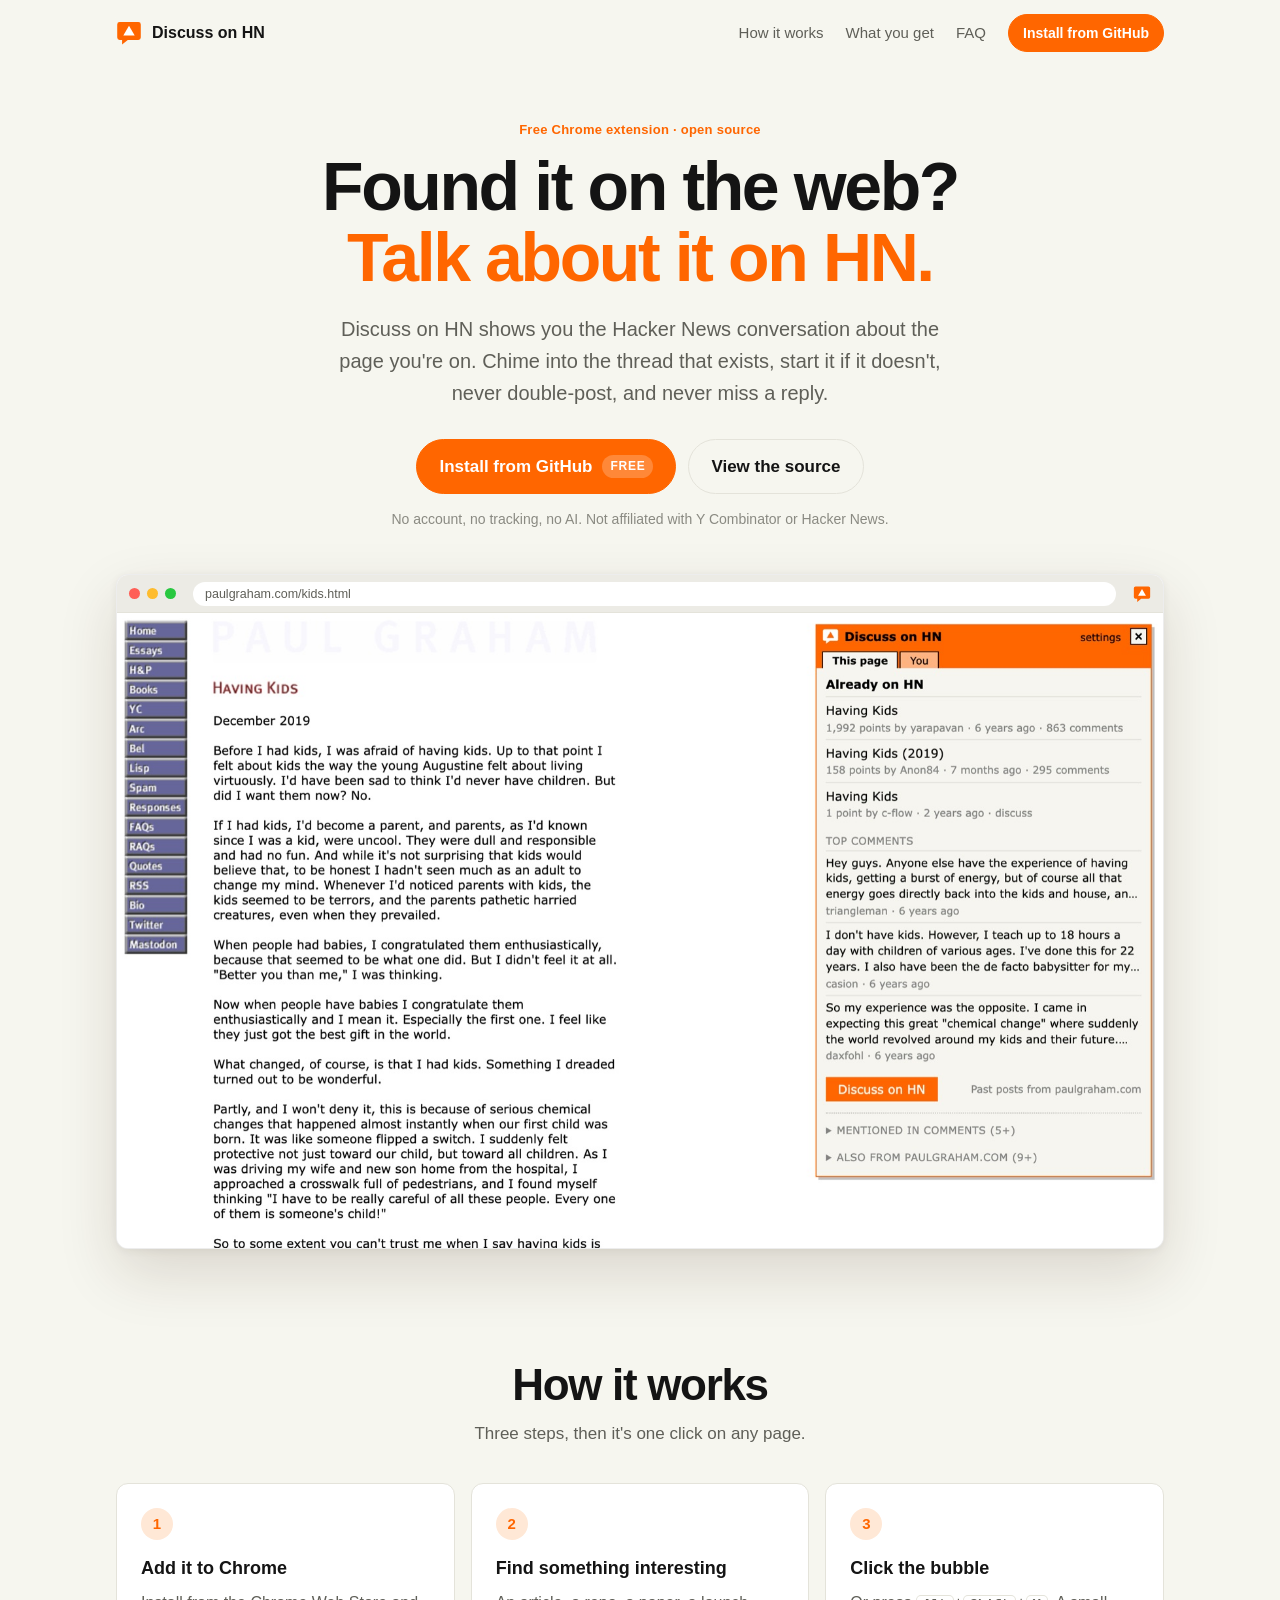
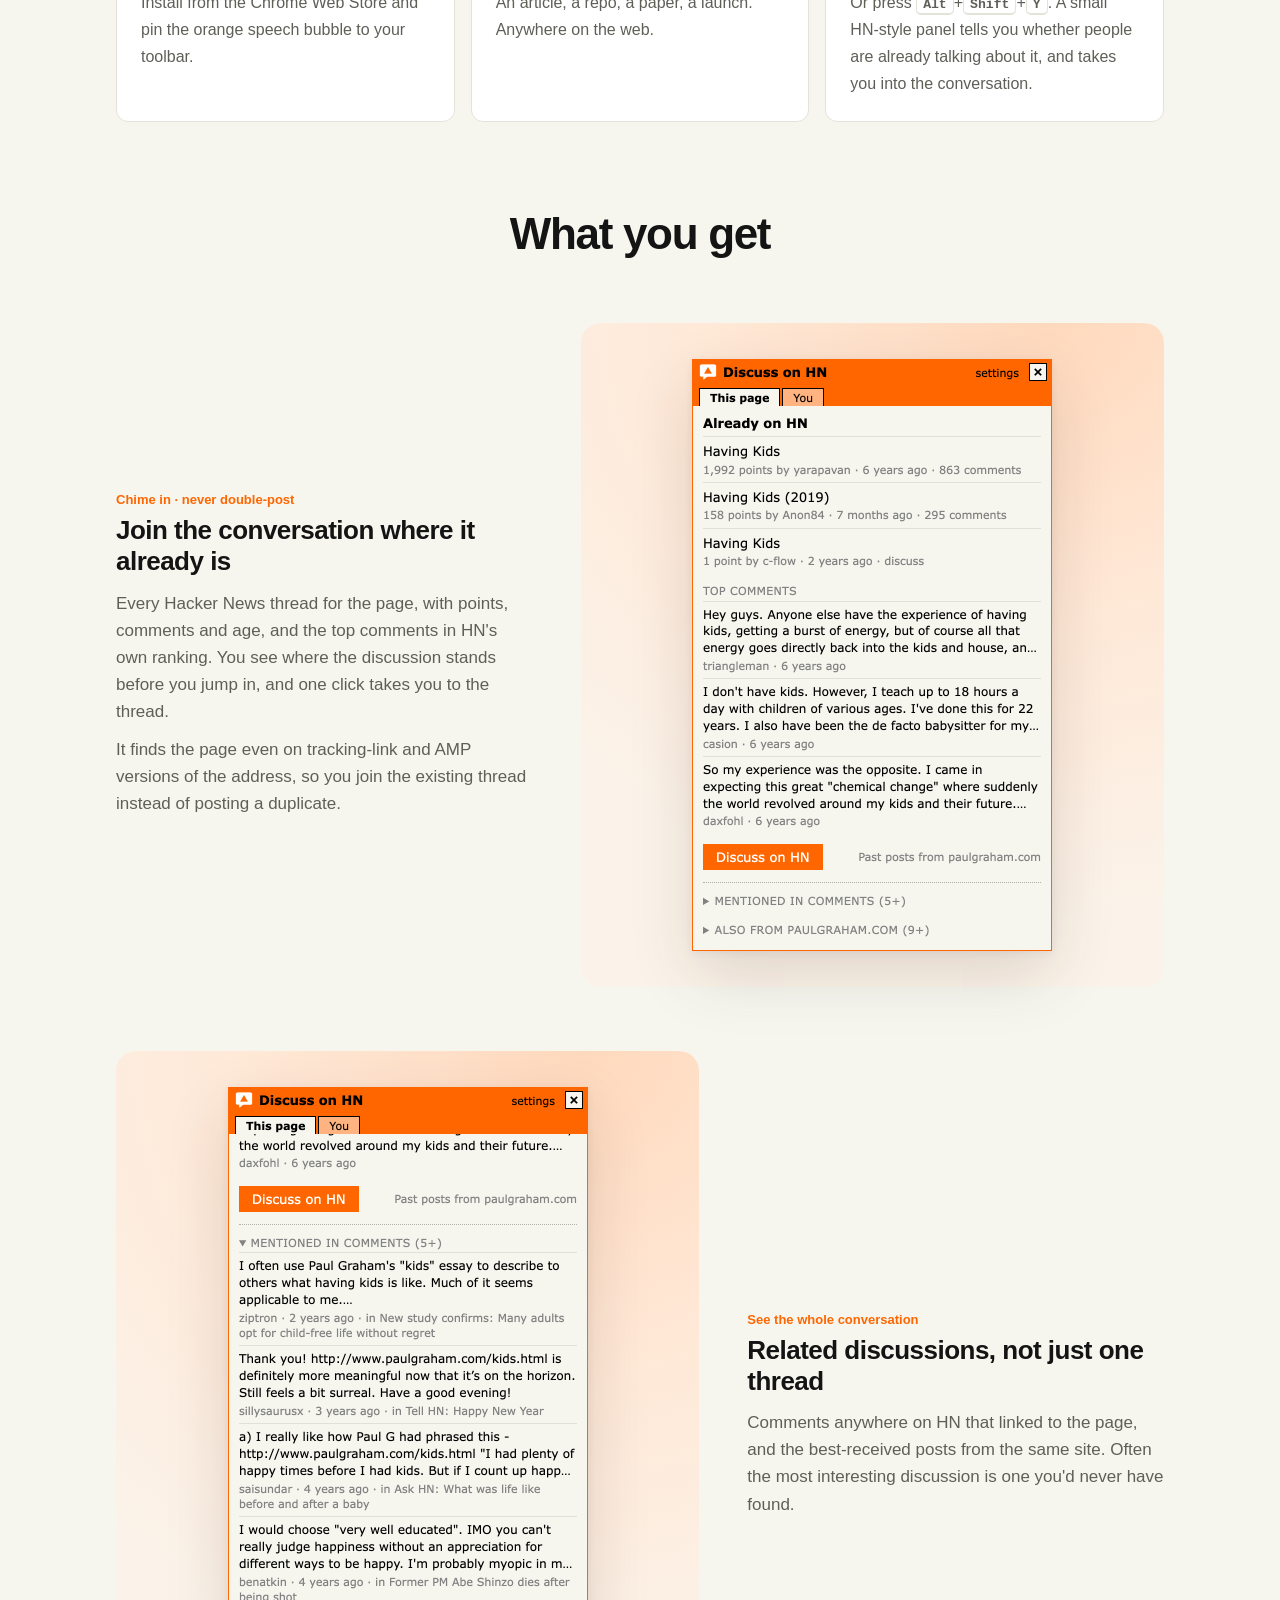
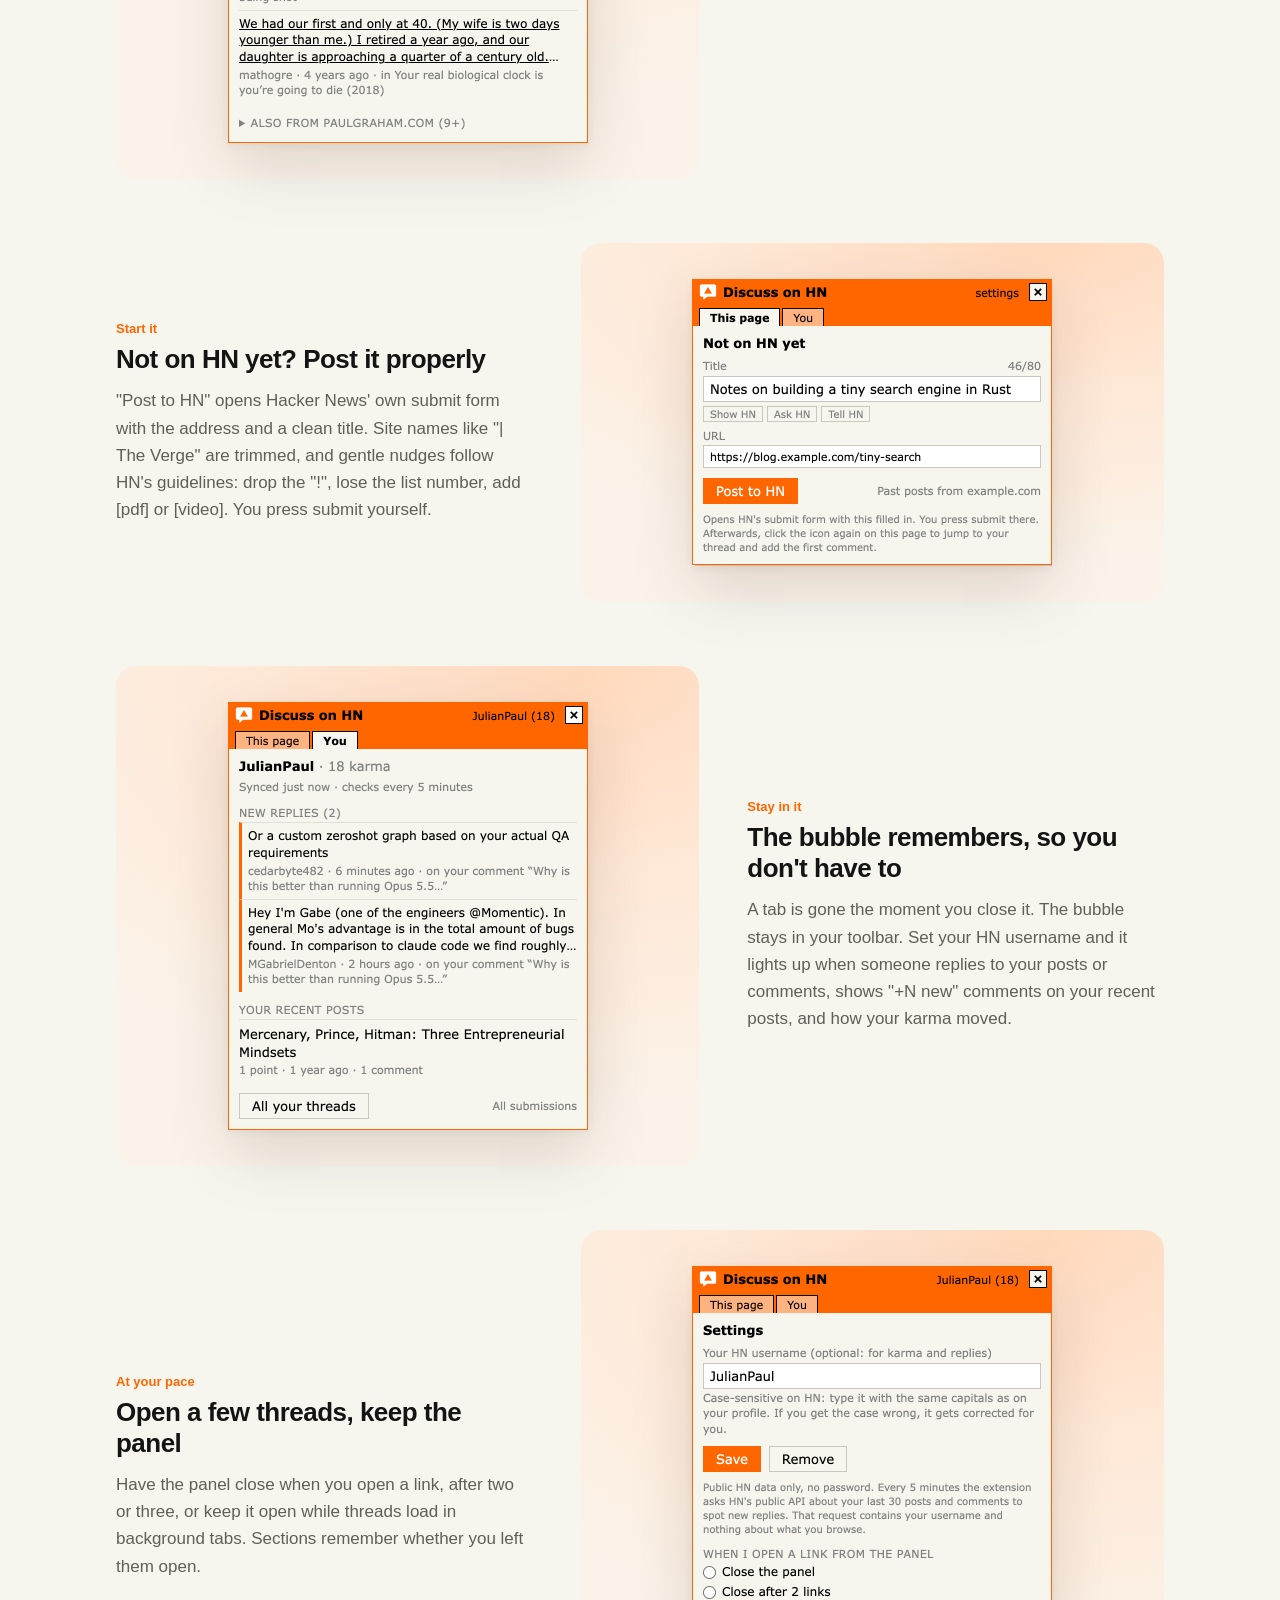
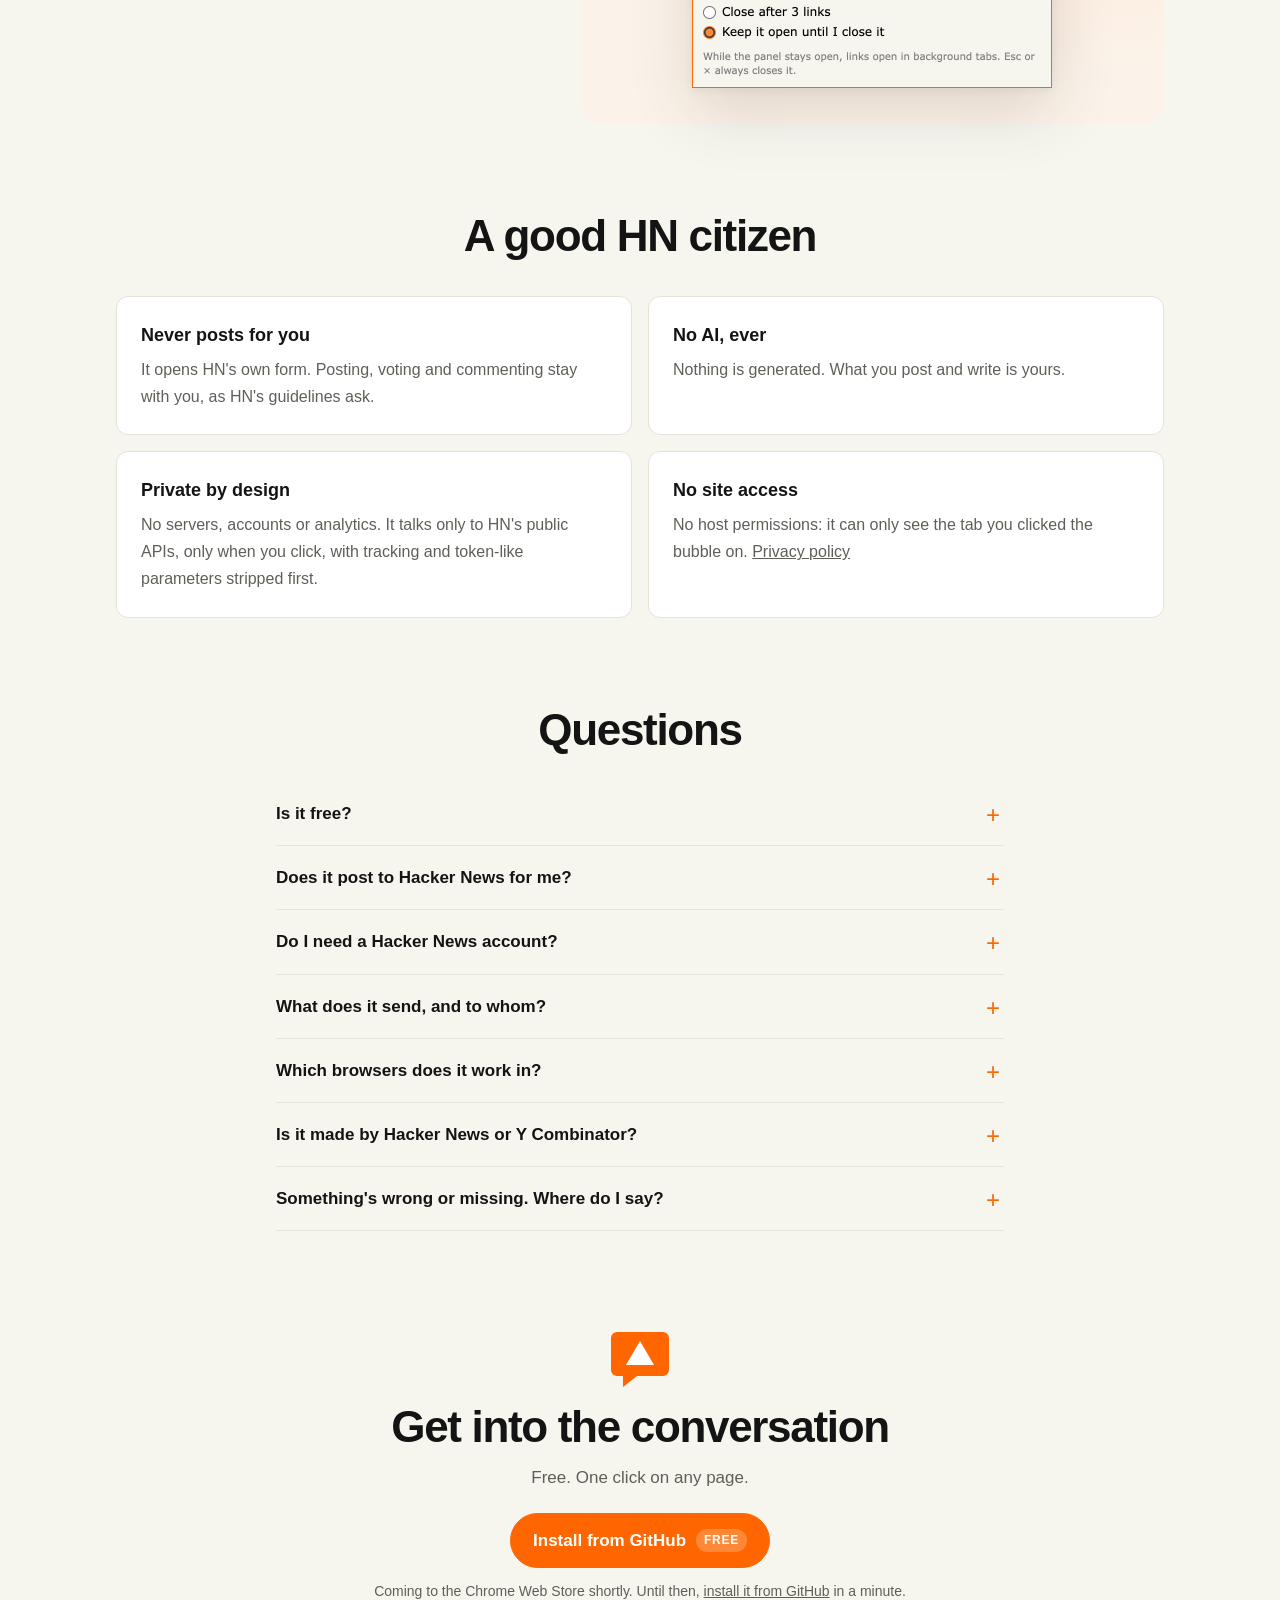
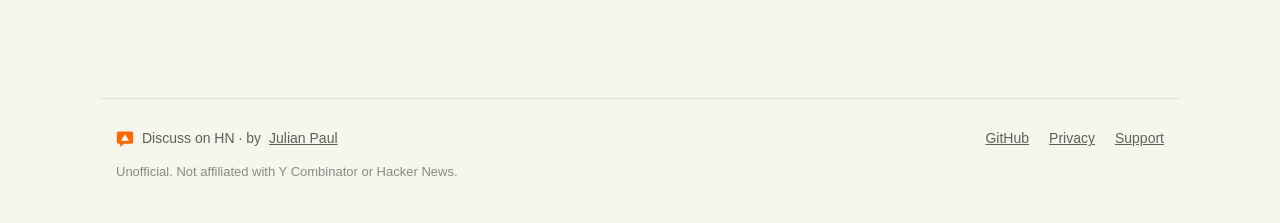
==== landing/index.html @ 5c682f38 "Add one-page landing site" ====
<!DOCTYPE html>
<html lang="en">
<head>
  <meta charset="UTF-8">
  <meta name="viewport" content="width=device-width, initial-scale=1">

  <title>Discuss on HN | Join the Hacker News conversation about any page</title>
  <meta name="description" content="A free Chrome extension that shows you the Hacker News conversation about the page you're on. Chime in, start it if it's missing, never double-post, never miss a reply.">
  <link rel="canonical" href="https://discuss-on-hn.vercel.app/">
  <meta name="robots" content="index, follow, max-image-preview:large">
  <meta name="theme-color" content="#f6f6ef">

  <meta property="og:type" content="website">
  <meta property="og:url" content="https://discuss-on-hn.vercel.app/">
  <meta property="og:site_name" content="Discuss on HN">
  <meta property="og:title" content="Found it on the web? Talk about it on HN.">
  <meta property="og:description" content="A free Chrome extension: see the Hacker News threads for any page, chime in, start it if it's missing, never double-post, never miss a reply.">
  <meta property="og:image" content="https://discuss-on-hn.vercel.app/assets/og-image.png">
  <meta property="og:image:width" content="1200">
  <meta property="og:image:height" content="630">
  <meta property="og:image:alt" content="The Discuss on HN panel showing Hacker News threads and top comments for a page">
  <meta name="twitter:card" content="summary_large_image">
  <meta name="twitter:image" content="https://discuss-on-hn.vercel.app/assets/og-image.png">

  <link rel="icon" type="image/svg+xml" href="/assets/icon.svg">
  <link rel="icon" type="image/png" sizes="128x128" href="/assets/icon128.png">
  <link rel="apple-touch-icon" href="/assets/icon128.png">
  <link rel="stylesheet" href="style.css">

  <script type="application/ld+json">
  {
    "@context": "https://schema.org",
    "@type": "SoftwareApplication",
    "name": "Discuss on HN",
    "applicationCategory": "BrowserApplication",
    "operatingSystem": "Chrome",
    "description": "A Chrome extension that shows the Hacker News conversation about the page you're on: its threads, top comments and related discussions, a prefilled submit form when it hasn't been posted, and replies to your own posts.",
    "url": "https://discuss-on-hn.vercel.app/",
    "offers": { "@type": "Offer", "price": "0", "priceCurrency": "USD" },
    "author": { "@type": "Person", "name": "Julian Paul", "url": "https://github.com/thejulez" }
  }
  </script>
</head>
<body>
<a class="skip" href="#main">Skip to content</a>

<header class="nav">
  <a class="brand" href="/" aria-label="Discuss on HN home">
    <img src="assets/icon.svg" width="26" height="26" alt="">Discuss on HN
  </a>
  <nav class="nav-links" aria-label="Primary">
    <a href="#how">How it works</a>
    <a href="#what">What you get</a>
    <a href="#faq">FAQ</a>
    <a class="btn btn-sm" data-install href="#get"><span data-install-label>Add to Chrome</span></a>
  </nav>
</header>

<main id="main">

  <section class="hero">
    <p class="eyebrow">Free Chrome extension · open source</p>
    <h1>Found it on the web?<br><em>Talk about it on HN.</em></h1>
    <p class="lede">Discuss on HN shows you the Hacker News conversation about the page you're on. Chime into the thread that exists, start it if it doesn't, never double-post, and never miss a reply.</p>
    <div class="actions">
      <a class="btn" data-install href="#get"><span data-install-label>Add to Chrome</span> <span class="free">free</span></a>
      <a class="btn btn-ghost" href="https://github.com/thejulez/discuss-on-hn">View the source</a>
    </div>
    <p class="note">No account, no tracking, no AI. Not affiliated with Y Combinator or Hacker News.</p>
    <figure class="frame hero-shot">
      <div class="chrome" aria-hidden="true"><i></i><i></i><i></i><span>paulgraham.com/kids.html</span><img src="assets/icon.svg" width="18" height="18" alt=""></div>
      <img src="assets/shot-posted.jpg" width="1600" height="971" alt="The Discuss on HN panel on Paul Graham's essay Having Kids: three Hacker News threads, the top comments and a Discuss on HN button">
    </figure>
  </section>

  <section class="band" id="how">
    <h2>How it works</h2>
    <p class="sub">Three steps, then it's one click on any page.</p>
    <ol class="steps">
      <li><b>Add it to Chrome</b><span>Install from the Chrome Web Store and pin the orange speech bubble to your toolbar.</span></li>
      <li><b>Find something interesting</b><span>An article, a repo, a paper, a launch. Anywhere on the web.</span></li>
      <li><b>Click the bubble</b><span>Or press <kbd>Alt</kbd>+<kbd>Shift</kbd>+<kbd>Y</kbd>. A small HN-style panel tells you whether people are already talking about it, and takes you into the conversation.</span></li>
    </ol>
  </section>

  <section class="band" id="what">
    <h2>What you get</h2>

    <article class="feature">
      <div class="copy">
        <p class="tag">Chime in · never double-post</p>
        <h3>Join the conversation where it already is</h3>
        <p>Every Hacker News thread for the page, with points, comments and age, and the top comments in HN's own ranking. You see where the discussion stands before you jump in, and one click takes you to the thread.</p>
        <p>It finds the page even on tracking-link and AMP versions of the address, so you join the existing thread instead of posting a duplicate.</p>
      </div>
      <figure class="panel"><img src="assets/panel-posted.png" width="720" height="1184" loading="lazy" alt="Hacker News threads and top comments for the current page"></figure>
    </article>

    <article class="feature">
      <div class="copy">
        <p class="tag">See the whole conversation</p>
        <h3>Related discussions, not just one thread</h3>
        <p>Comments anywhere on HN that linked to the page, and the best-received posts from the same site. Often the most interesting discussion is one you'd never have found.</p>
      </div>
      <figure class="panel"><img src="assets/panel-related.png" width="720" height="1312" loading="lazy" alt="Mentioned in comments and other posts from the same site"></figure>
    </article>

    <article class="feature">
      <div class="copy">
        <p class="tag">Start it</p>
        <h3>Not on HN yet? Post it properly</h3>
        <p>"Post to HN" opens Hacker News' own submit form with the address and a clean title. Site names like "| The Verge" are trimmed, and gentle nudges follow HN's guidelines: drop the "!", lose the list number, add [pdf] or [video]. You press submit yourself.</p>
      </div>
      <figure class="panel"><img src="assets/panel-post.png" width="720" height="574" loading="lazy" alt="The Post to HN form with a cleaned-up title and the page address"></figure>
    </article>

    <article class="feature">
      <div class="copy">
        <p class="tag">Stay in it</p>
        <h3>The bubble remembers, so you don't have to</h3>
        <p>A tab is gone the moment you close it. The bubble stays in your toolbar. Set your HN username and it lights up when someone replies to your posts or comments, shows "+N new" comments on your recent posts, and how your karma moved.</p>
      </div>
      <figure class="panel"><img src="assets/panel-you.png" width="720" height="856" loading="lazy" alt="The You tab with a new reply, karma and recent posts"></figure>
    </article>

    <article class="feature">
      <div class="copy">
        <p class="tag">At your pace</p>
        <h3>Open a few threads, keep the panel</h3>
        <p>Have the panel close when you open a link, after two or three, or keep it open while threads load in background tabs. Sections remember whether you left them open.</p>
      </div>
      <figure class="panel"><img src="assets/panel-settings.png" width="720" height="844" loading="lazy" alt="Settings: your HN username and what the panel does when you open a link"></figure>
    </article>
  </section>

  <section class="band" id="trust">
    <h2>A good HN citizen</h2>
    <div class="cards">
      <div class="card"><b>Never posts for you</b><span>It opens HN's own form. Posting, voting and commenting stay with you, as HN's guidelines ask.</span></div>
      <div class="card"><b>No AI, ever</b><span>Nothing is generated. What you post and write is yours.</span></div>
      <div class="card"><b>Private by design</b><span>No servers, accounts or analytics. It talks only to HN's public APIs, only when you click, with tracking and token-like parameters stripped first.</span></div>
      <div class="card"><b>No site access</b><span>No host permissions: it can only see the tab you clicked the bubble on. <a href="privacy.html">Privacy policy</a></span></div>
    </div>
  </section>

  <section class="band" id="faq">
    <h2>Questions</h2>
    <details><summary>Is it free?</summary><p>Yes, completely. It's open source under the MIT license. There's nothing to buy and no account to create.</p></details>
    <details><summary>Does it post to Hacker News for me?</summary><p>No. "Post to HN" opens Hacker News' own submit form with the title and address filled in, the same way HN's official bookmarklet does. You review it and press submit yourself.</p></details>
    <details><summary>Do I need a Hacker News account?</summary><p>Not to see threads and comments. To post or comment you use your normal HN login on news.ycombinator.com. Setting your username in the extension is optional; it only powers the reply badge and the You tab.</p></details>
    <details><summary>What does it send, and to whom?</summary><p>When you click the bubble, the cleaned page address goes to Hacker News' public search API (hn.algolia.com) to find threads, and to HN's official API for comments. With a username set, it checks HN's API for replies every 5 minutes; that request contains only your public username. Nothing is sent while you browse. Full details in the <a href="privacy.html">privacy policy</a>.</p></details>
    <details><summary>Which browsers does it work in?</summary><p>Chrome, and Chromium-based browsers that install from the Chrome Web Store, such as Edge, Brave, Arc and Dia.</p></details>
    <details><summary>Is it made by Hacker News or Y Combinator?</summary><p>No. It's an independent, unofficial tool by <a href="https://github.com/thejulez">Julian Paul</a>.</p></details>
    <details><summary>Something's wrong or missing. Where do I say?</summary><p><a href="https://github.com/thejulez/discuss-on-hn/issues">Open an issue on GitHub</a>.</p></details>
  </section>

  <section class="cta" id="get">
    <img src="assets/icon.svg" width="64" height="64" alt="">
    <h2>Get into the conversation</h2>
    <p>Free. One click on any page.</p>
    <a class="btn" data-install href="#get"><span data-install-label>Add to Chrome</span> <span class="free">free</span></a>
    <p class="note" data-install-note hidden>Coming to the Chrome Web Store shortly. Until then, <a href="https://github.com/thejulez/discuss-on-hn#install">install it from GitHub</a> in a minute.</p>
  </section>

</main>

<footer class="foot">
  <p><img src="assets/icon.svg" width="18" height="18" alt=""> Discuss on HN · by <a href="https://github.com/thejulez">Julian Paul</a></p>
  <nav aria-label="Footer">
    <a href="https://github.com/thejulez/discuss-on-hn">GitHub</a>
    <a href="privacy.html">Privacy</a>
    <a href="https://github.com/thejulez/discuss-on-hn/issues">Support</a>
  </nav>
  <p class="fine">Unofficial. Not affiliated with Y Combinator or Hacker News.</p>
</footer>

<script src="script.js"></script>
</body>
</html>
---- landing/style.css ----
/* ============================================
   Discuss on HN: landing

   Same palette as the extension panel: HN beige, HN orange for the one action that
   matters, Verdana for the bits that should feel like Hacker News. Everything else
   is quiet so the screenshots carry the page.
   ============================================ */

:root {
  --bg: #f6f6ef;
  --surface: #ffffff;
  --text: #141414;
  --text-2: #5f5f58;
  --text-3: #8a8a82;
  --line: #e4e3da;
  --orange: #ff6600;
  --orange-hover: #e65c00;
  --orange-soft: #ffe8d6;
  --radius: 12px;
  --shadow: 0 24px 60px rgba(60, 30, 0, 0.14), 0 2px 8px rgba(0, 0, 0, 0.06);
  --page: 1080px;
  --ease: cubic-bezier(0.32, 0.72, 0, 1);
}

@media (prefers-reduced-motion: reduce) {
  *, *::before, *::after { transition-duration: 0.01ms !important; scroll-behavior: auto !important; }
}

* { box-sizing: border-box; margin: 0; padding: 0; }
html { scroll-behavior: smooth; scroll-padding-top: 76px; }
body {
  font-family: -apple-system, BlinkMacSystemFont, "Segoe UI", Roboto, Helvetica, Arial, sans-serif;
  font-size: 17px; line-height: 1.6; color: var(--text); background: var(--bg);
  -webkit-font-smoothing: antialiased;
}
img { max-width: 100%; height: auto; display: block; }
a { color: inherit; }
kbd {
  font: 600 0.82em ui-monospace, SFMono-Regular, Menlo, monospace;
  border: 1px solid var(--line); border-bottom-width: 2px; border-radius: 5px;
  padding: 1px 6px; background: var(--surface);
}

.skip { position: absolute; left: -9999px; }
.skip:focus { left: 16px; top: 12px; z-index: 10; background: var(--text); color: #fff; padding: 8px 12px; border-radius: 6px; }
:focus-visible { outline: 2px solid var(--orange); outline-offset: 2px; }

/* --- nav ------------------------------------------------------------------ */

.nav {
  position: sticky; top: 0; z-index: 5;
  display: flex; align-items: center; justify-content: space-between; gap: 16px;
  max-width: var(--page); margin: 0 auto; padding: 14px 16px;
  background: color-mix(in srgb, var(--bg) 88%, transparent);
  backdrop-filter: saturate(1.4) blur(10px); -webkit-backdrop-filter: saturate(1.4) blur(10px);
}
.brand { display: flex; align-items: center; gap: 10px; font: 700 16px Verdana, Geneva, sans-serif; text-decoration: none; }
.nav-links { display: flex; align-items: center; gap: 22px; font-size: 15px; }
.nav-links a:not(.btn) { color: var(--text-2); text-decoration: none; }
.nav-links a:not(.btn):hover { color: var(--text); }

/* --- buttons ---------------------------------------------------------------- */

.btn {
  display: inline-flex; align-items: center; gap: 10px;
  background: var(--orange); color: #fff; text-decoration: none; font-weight: 650;
  padding: 13px 22px; border-radius: 999px; border: 1px solid var(--orange);
  transition: background 140ms var(--ease), transform 140ms var(--ease);
}
.btn:hover { background: var(--orange-hover); }
.btn:active { transform: translateY(1px); }
.btn-sm { padding: 7px 14px; font-size: 14px; }
.btn-ghost { background: transparent; color: var(--text); border-color: var(--line); }
.btn-ghost:hover { background: var(--surface); }
.free { font-size: 12px; font-weight: 700; text-transform: uppercase; letter-spacing: .06em; background: rgba(255,255,255,.22); padding: 2px 8px; border-radius: 999px; }

/* --- hero ------------------------------------------------------------------ */

.hero { max-width: var(--page); margin: 0 auto; padding: 56px 16px 24px; text-align: center; }
.eyebrow { font: 600 13px Verdana, Geneva, sans-serif; color: var(--orange); letter-spacing: .02em; }
h1 { font-size: clamp(38px, 6.4vw, 68px); line-height: 1.04; letter-spacing: -0.035em; font-weight: 780; margin: 14px 0 20px; }
h1 em, h2 em { font-style: normal; color: var(--orange); }
.lede { max-width: 640px; margin: 0 auto; font-size: clamp(17px, 2.2vw, 20px); color: var(--text-2); }
.actions { display: flex; flex-wrap: wrap; justify-content: center; gap: 12px; margin: 30px 0 14px; }
.note { font-size: 14px; color: var(--text-3); }
.note a { color: var(--text-2); }

/* A browser window around every screenshot */
.frame { border-radius: var(--radius); overflow: hidden; background: var(--surface); box-shadow: var(--shadow); border: 1px solid rgba(0,0,0,.07); }
.chrome { display: flex; align-items: center; gap: 7px; height: 38px; padding: 0 12px; background: #ecebe5; border-bottom: 1px solid var(--line); }
.chrome i { width: 11px; height: 11px; border-radius: 50%; background: #ff5f57; }
.chrome i:nth-child(2) { background: #febc2e; }
.chrome i:nth-child(3) { background: #28c840; }
.chrome span { flex: 1; margin: 0 10px; height: 24px; border-radius: 12px; background: #fff; font-size: 12.5px; color: var(--text-2); display: flex; align-items: center; padding: 0 12px; overflow: hidden; white-space: nowrap; }
.hero-shot { margin-top: 44px; text-align: left; }

/* --- bands ------------------------------------------------------------------ */

.band { max-width: var(--page); margin: 0 auto; padding: 88px 16px 0; }
h2 { font-size: clamp(30px, 4.4vw, 44px); line-height: 1.1; letter-spacing: -0.03em; font-weight: 760; text-align: center; }
.sub { text-align: center; color: var(--text-2); margin-top: 10px; }

.steps { list-style: none; counter-reset: s; display: grid; grid-template-columns: repeat(3, 1fr); gap: 16px; margin-top: 36px; }
.steps li { counter-increment: s; background: var(--surface); border: 1px solid var(--line); border-radius: var(--radius); padding: 24px; }
.steps li::before { content: counter(s); display: grid; place-items: center; width: 32px; height: 32px; border-radius: 50%; background: var(--orange-soft); color: var(--orange); font: 700 15px Verdana, sans-serif; margin-bottom: 14px; }
.steps b { display: block; font-size: 18px; margin-bottom: 6px; }
.steps span { color: var(--text-2); font-size: 16px; }

.feature { display: grid; grid-template-columns: 5fr 7fr; gap: 48px; align-items: center; margin-top: 64px; }
.feature:nth-of-type(even) { grid-template-columns: 7fr 5fr; }
.feature:nth-of-type(even) .copy { order: 2; }
.tag { font: 600 13px Verdana, Geneva, sans-serif; color: var(--orange); margin-bottom: 8px; }
h3 { font-size: 26px; line-height: 1.2; letter-spacing: -0.02em; margin-bottom: 12px; }
.copy p + p { margin-top: 10px; }
.copy p:not(.tag) { color: var(--text-2); }

.cards { display: grid; grid-template-columns: repeat(2, 1fr); gap: 16px; margin-top: 36px; }
.card { background: var(--surface); border: 1px solid var(--line); border-radius: var(--radius); padding: 24px; }
.card b { display: block; font-size: 18px; margin-bottom: 6px; }
.card span { color: var(--text-2); font-size: 16px; }

#faq { max-width: 760px; }
#faq h2 { margin-bottom: 28px; }
details { border-bottom: 1px solid var(--line); }
summary { cursor: pointer; list-style: none; padding: 18px 32px 18px 0; font-weight: 650; position: relative; }
summary::-webkit-details-marker { display: none; }
summary::after { content: "+"; position: absolute; right: 4px; top: 14px; font-size: 24px; font-weight: 400; color: var(--orange); transition: transform 200ms var(--ease); }
details[open] summary::after { transform: rotate(45deg); }
details p { color: var(--text-2); padding: 0 0 20px; }

.cta { max-width: var(--page); margin: 96px auto 0; padding: 0 16px; text-align: center; display: flex; flex-direction: column; align-items: center; gap: 12px; }
.cta p { color: var(--text-2); }
.cta .btn { margin-top: 10px; }

.foot { max-width: var(--page); margin: 96px auto 0; padding: 28px 16px 40px; border-top: 1px solid var(--line); display: flex; flex-wrap: wrap; justify-content: space-between; gap: 12px 24px; font-size: 14px; color: var(--text-2); }
.foot p:first-child { display: flex; align-items: center; gap: 8px; }
.foot nav { display: flex; gap: 20px; }
.foot .fine { width: 100%; color: var(--text-3); font-size: 13px; }

/* --- small screens ---------------------------------------------------------- */

@media (max-width: 820px) {
  .nav-links a:not(.btn) { display: none; }
  .steps, .cards { grid-template-columns: 1fr; }
  .feature, .feature:nth-of-type(even) { grid-template-columns: 1fr; gap: 20px; margin-top: 48px; }
  .feature:nth-of-type(even) .copy { order: 0; }
  .band { padding-top: 64px; }
  .chrome span { font-size: 11px; }
}

/* --- privacy page ----------------------------------------------------------- */

.doc { max-width: 760px; margin: 0 auto; padding: 48px 16px 0; }
.doc h1 { font-size: clamp(32px, 5vw, 44px); margin: 0 0 8px; }
.doc h2 { text-align: left; font-size: 26px; margin: 40px 0 12px; }
.doc h3 { font-size: 18px; margin: 24px 0 8px; }
.doc p, .doc li { color: var(--text-2); }
.doc p + p { margin-top: 10px; }
.doc ul { padding-left: 22px; margin: 8px 0; }
.doc li + li { margin-top: 4px; }
.doc code { font: 0.88em ui-monospace, SFMono-Regular, Menlo, monospace; background: var(--surface); border: 1px solid var(--line); border-radius: 4px; padding: 0 4px; }
.doc table { width: 100%; border-collapse: collapse; margin: 12px 0; font-size: 15px; }
.doc th, .doc td { text-align: left; vertical-align: top; padding: 10px 12px 10px 0; border-bottom: 1px solid var(--line); }
.doc td { color: var(--text-2); }

/* Feature shots: the panel itself, on a warm card, at about its real size */
.panel {
  display: grid; place-items: center; padding: 36px 24px; border-radius: 20px;
  background: radial-gradient(120% 90% at 80% 0%, #ffd9bd 0, var(--orange-soft) 45%, #fbf3ea 100%);
}
.panel img { width: min(360px, 100%); box-shadow: var(--shadow); }
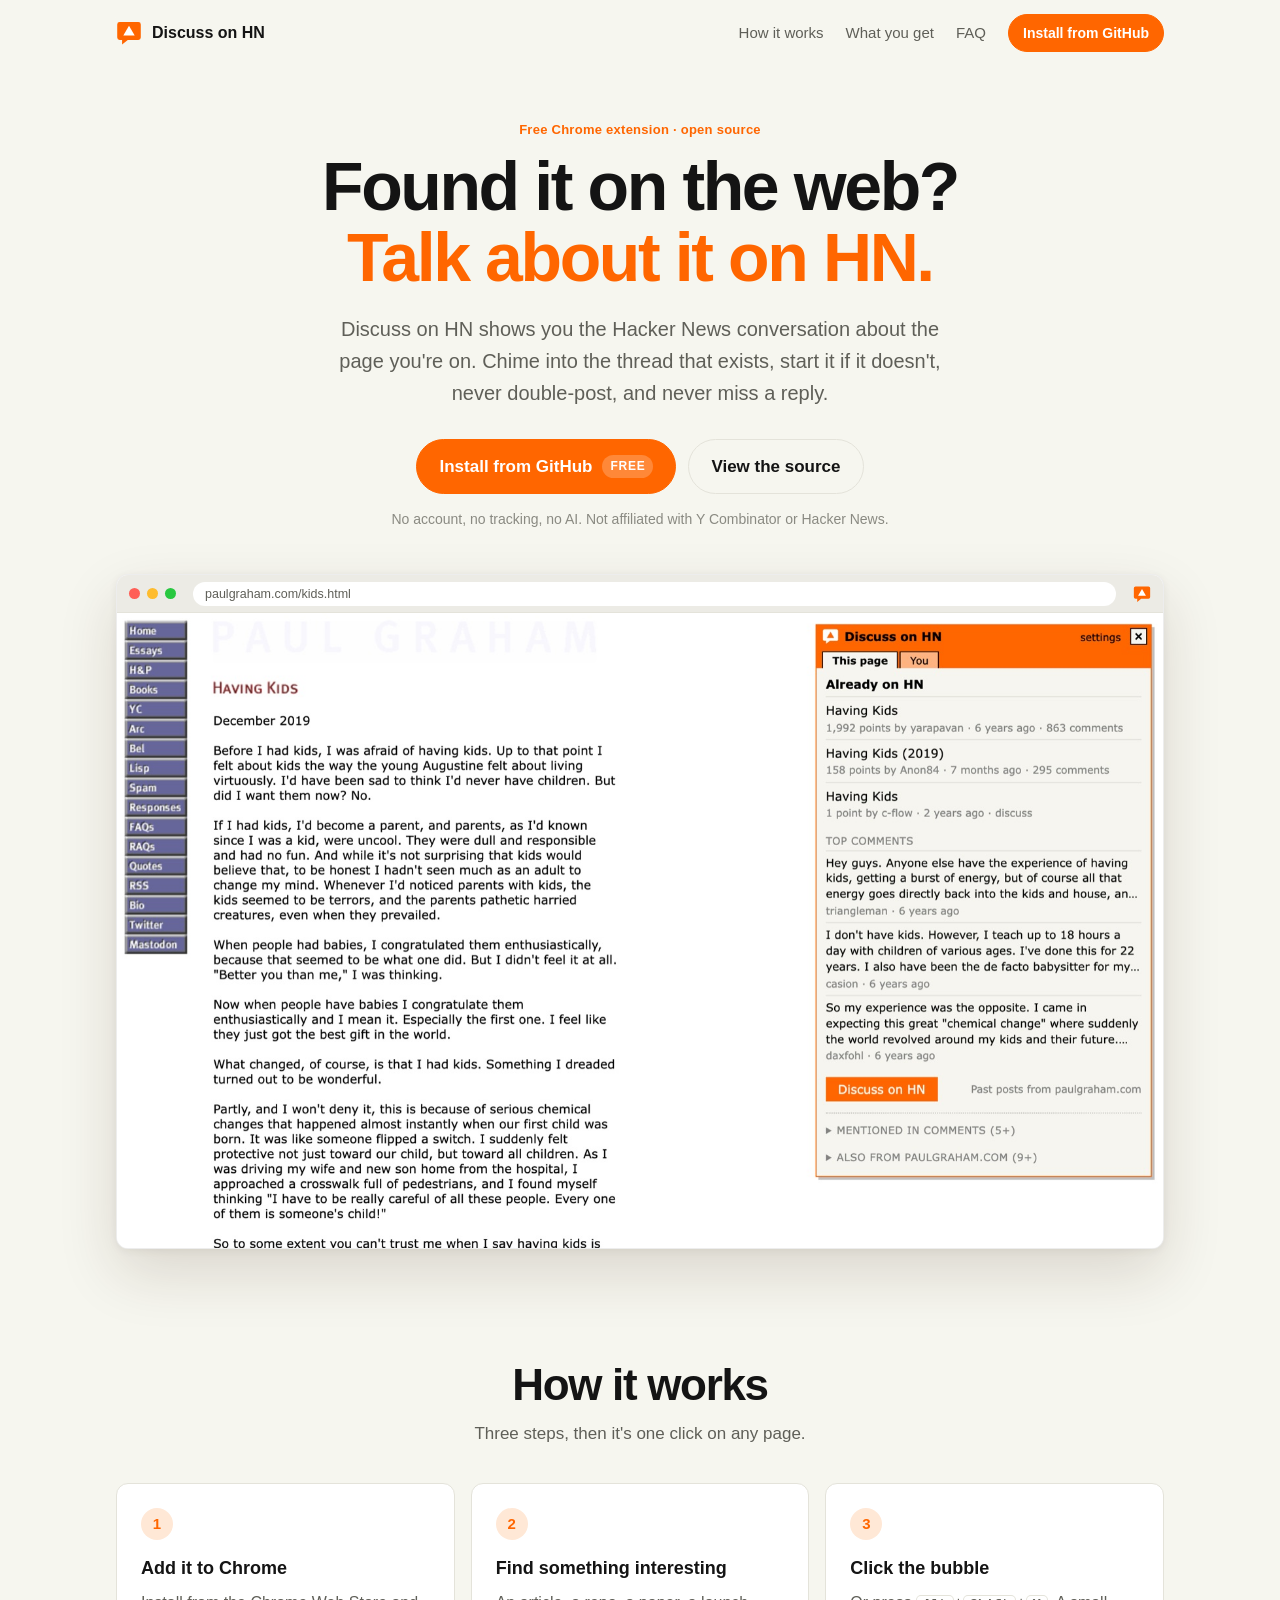
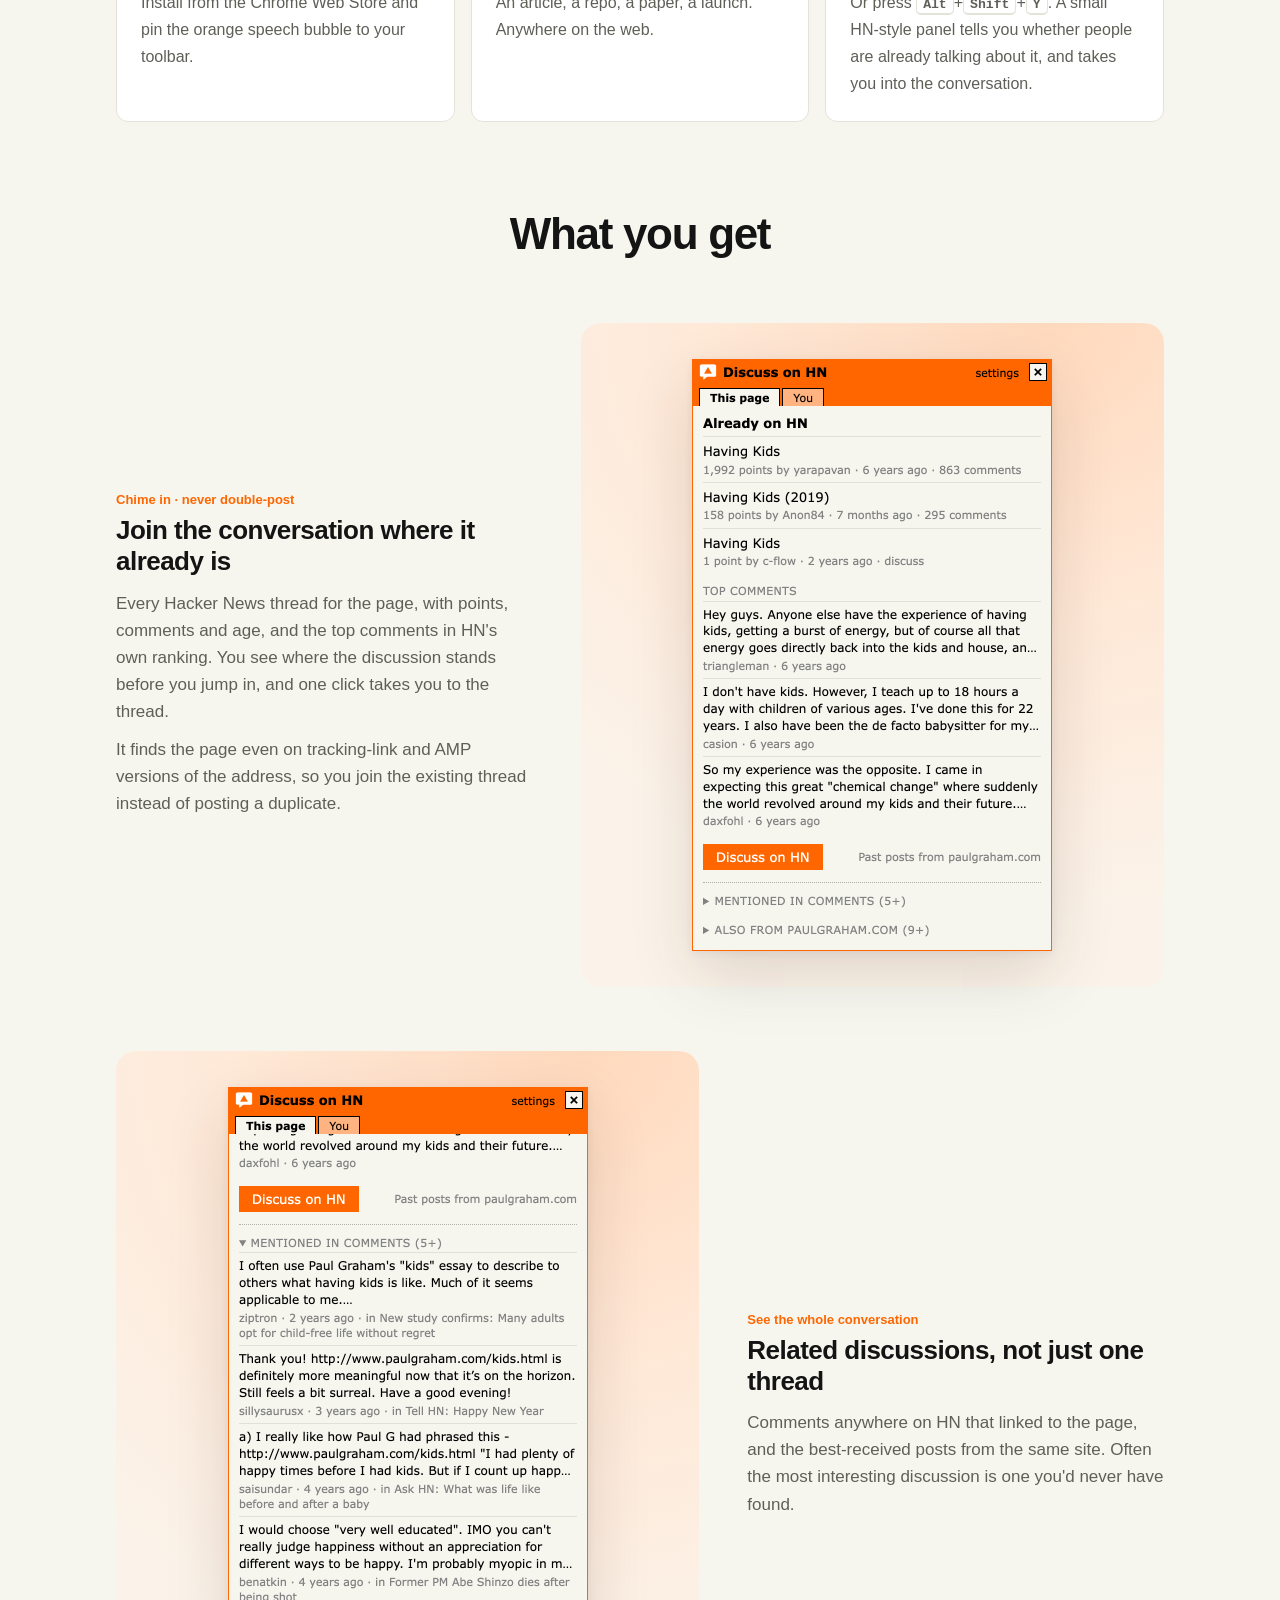
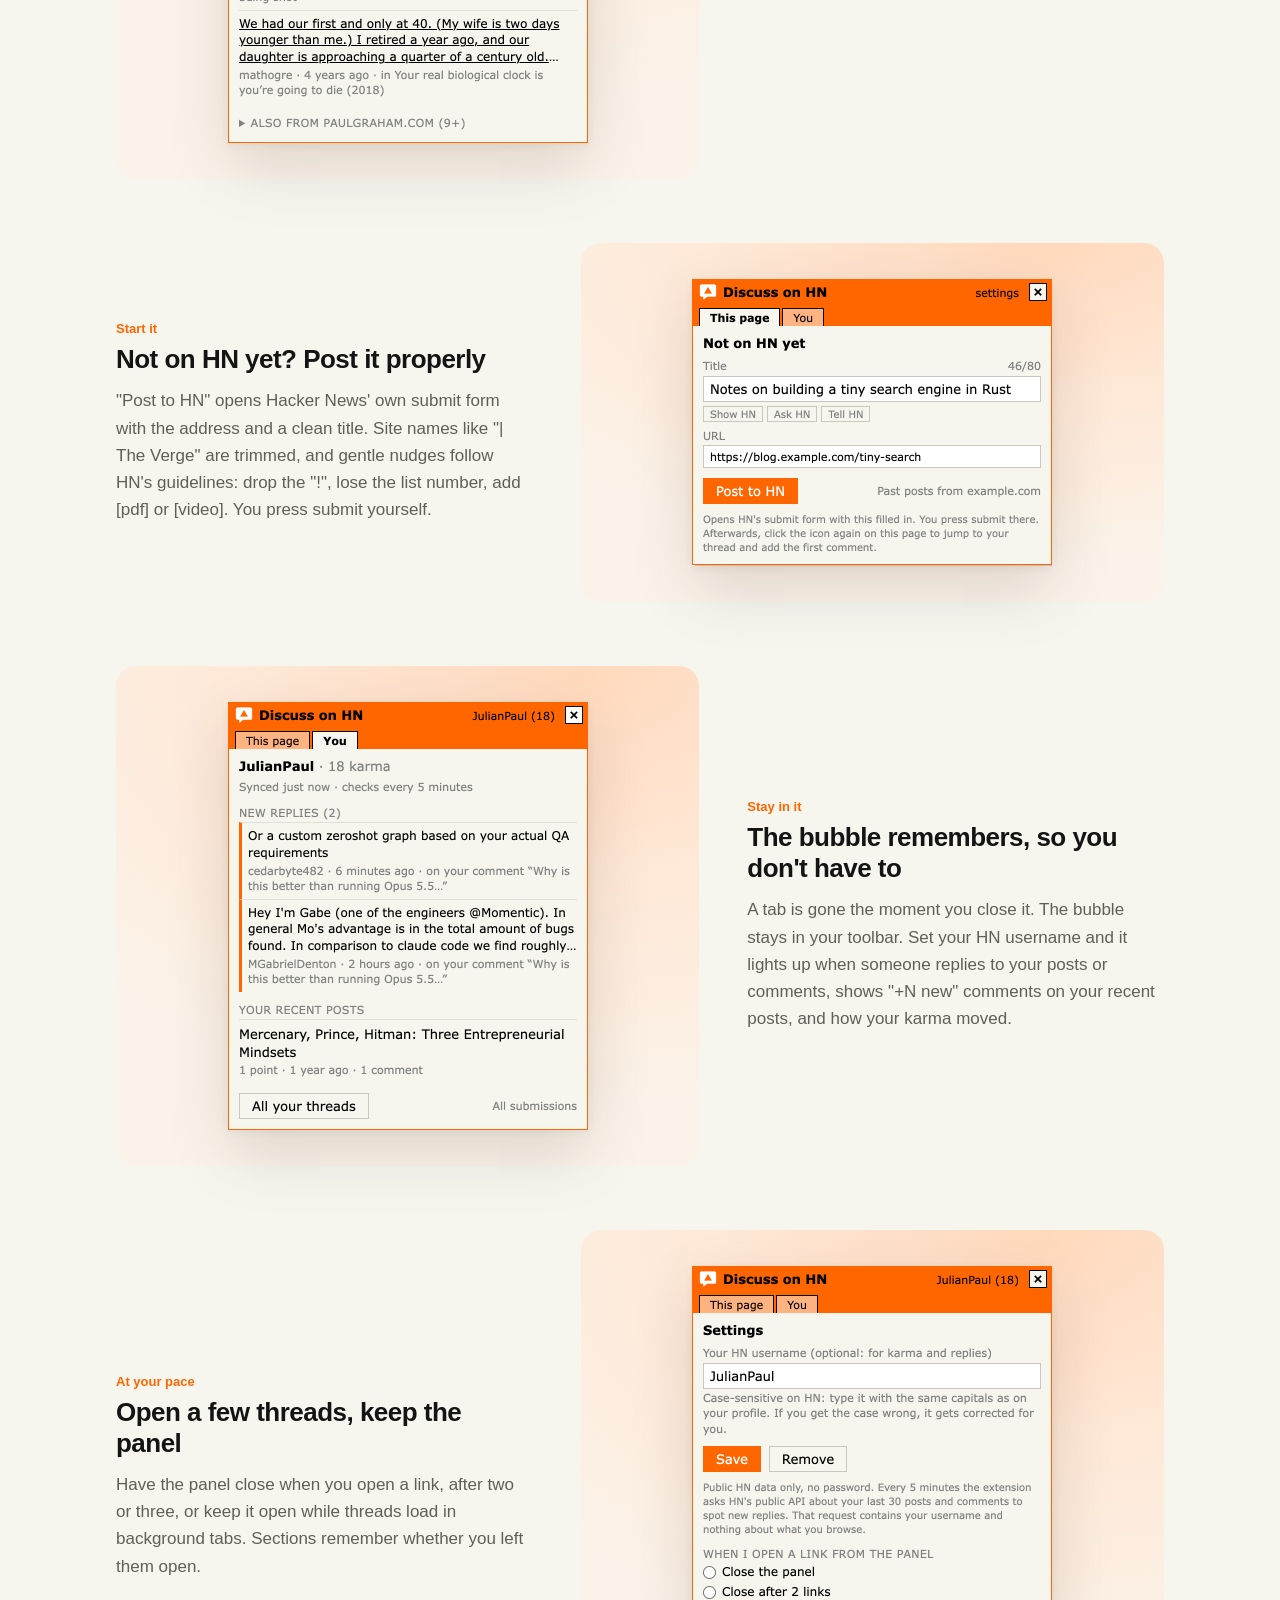
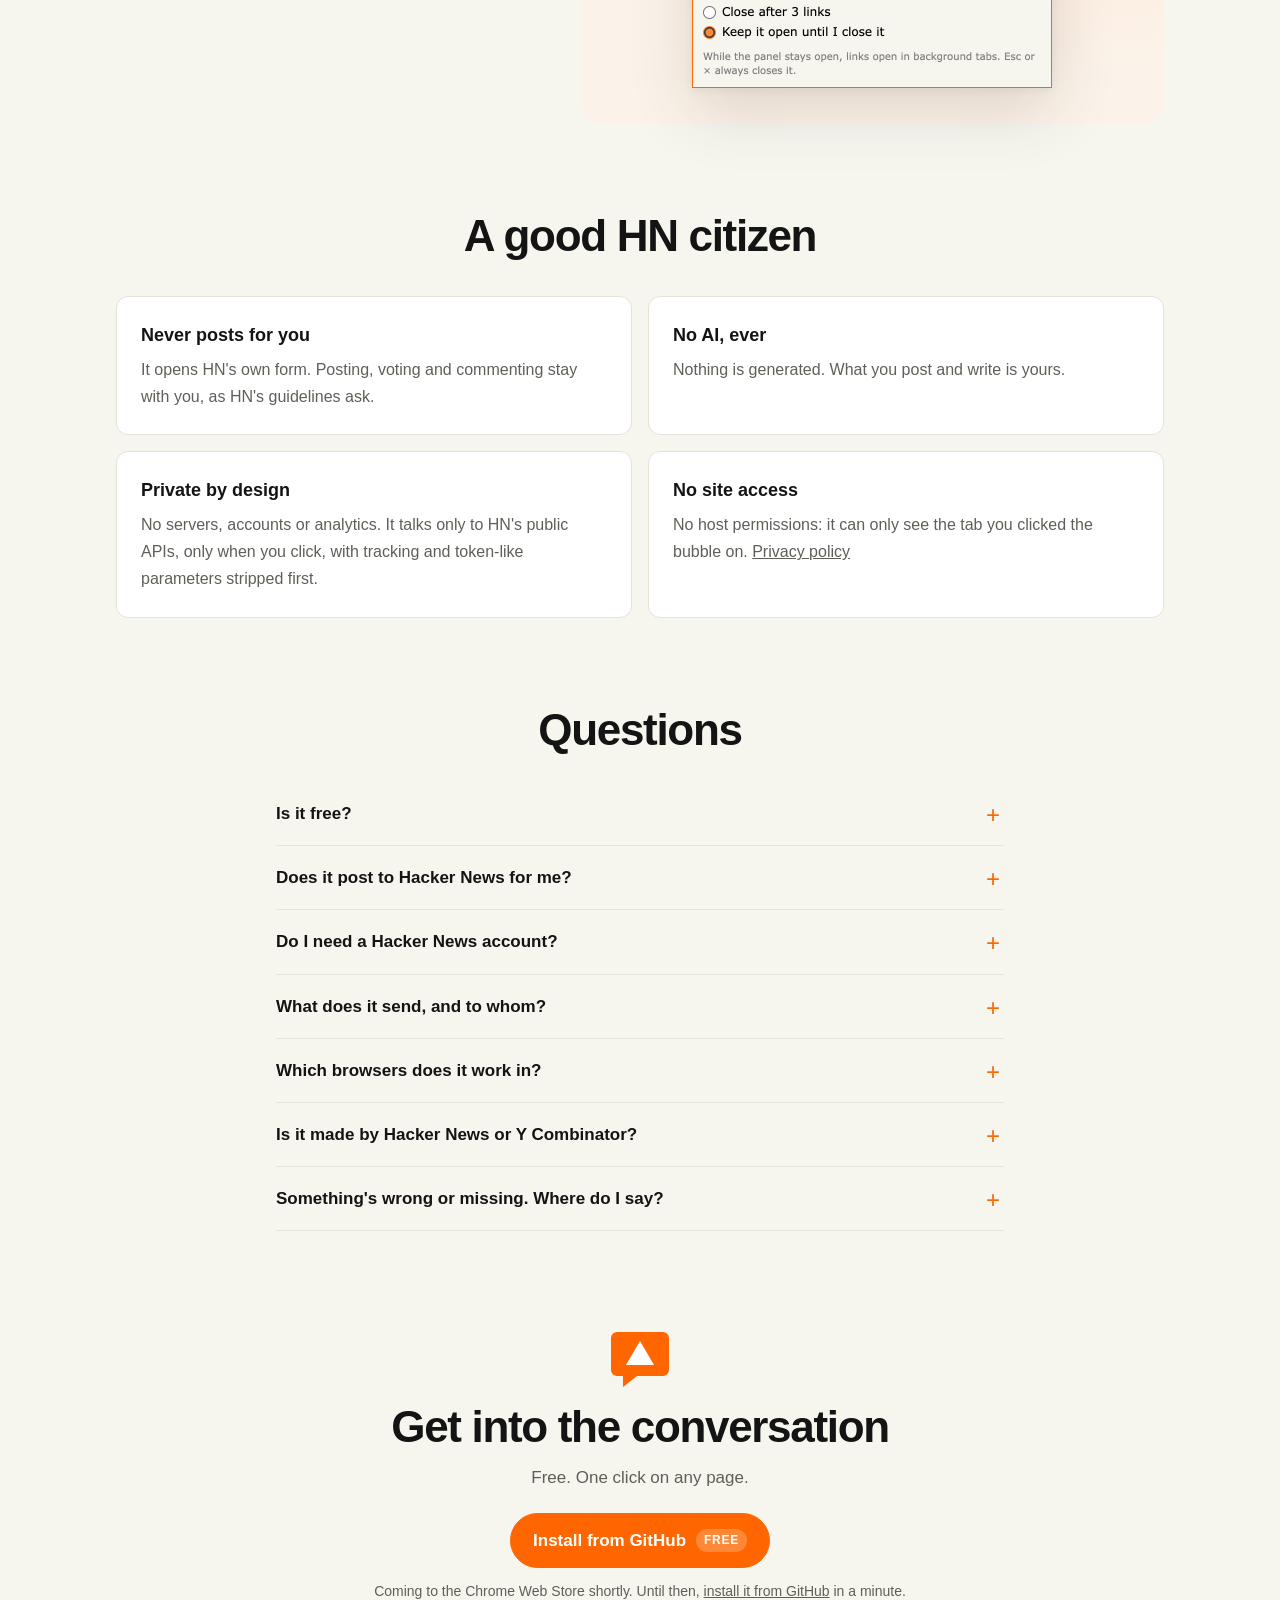
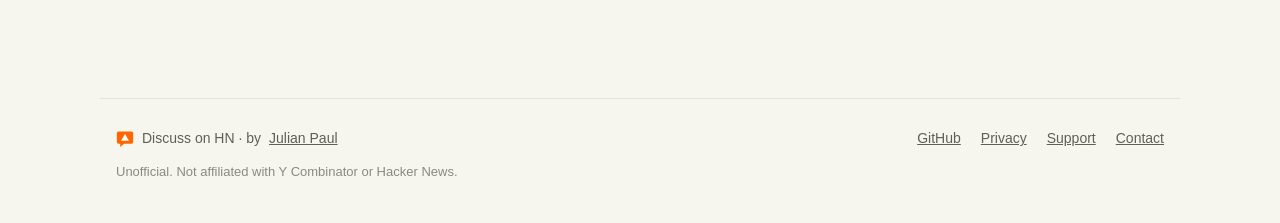
==== commit 002ecf91: "Contact: julian@discusshn.com" ====
--- a/landing/index.html
+++ b/landing/index.html
@@ -6,21 +6,21 @@
 
   <title>Discuss on HN | Join the Hacker News conversation about any page</title>
   <meta name="description" content="A free Chrome extension that shows you the Hacker News conversation about the page you're on. Chime in, start it if it's missing, never double-post, never miss a reply.">
-  <link rel="canonical" href="https://discuss-on-hn.vercel.app/">
+  <link rel="canonical" href="https://discusshn.com/">
   <meta name="robots" content="index, follow, max-image-preview:large">
   <meta name="theme-color" content="#f6f6ef">
 
   <meta property="og:type" content="website">
-  <meta property="og:url" content="https://discuss-on-hn.vercel.app/">
+  <meta property="og:url" content="https://discusshn.com/">
   <meta property="og:site_name" content="Discuss on HN">
   <meta property="og:title" content="Found it on the web? Talk about it on HN.">
   <meta property="og:description" content="A free Chrome extension: see the Hacker News threads for any page, chime in, start it if it's missing, never double-post, never miss a reply.">
-  <meta property="og:image" content="https://discuss-on-hn.vercel.app/assets/og-image.png">
+  <meta property="og:image" content="https://discusshn.com/assets/og-image.png">
   <meta property="og:image:width" content="1200">
   <meta property="og:image:height" content="630">
   <meta property="og:image:alt" content="The Discuss on HN panel showing Hacker News threads and top comments for a page">
   <meta name="twitter:card" content="summary_large_image">
-  <meta name="twitter:image" content="https://discuss-on-hn.vercel.app/assets/og-image.png">
+  <meta name="twitter:image" content="https://discusshn.com/assets/og-image.png">
 
   <link rel="icon" type="image/svg+xml" href="/assets/icon.svg">
   <link rel="icon" type="image/png" sizes="128x128" href="/assets/icon128.png">
@@ -35,9 +35,12 @@
     "applicationCategory": "BrowserApplication",
     "operatingSystem": "Chrome",
     "description": "A Chrome extension that shows the Hacker News conversation about the page you're on: its threads, top comments and related discussions, a prefilled submit form when it hasn't been posted, and replies to your own posts.",
-    "url": "https://discuss-on-hn.vercel.app/",
+    "url": "https://discusshn.com/",
+    "installUrl": "https://chromewebstore.google.com/detail/fbidofcpfgnmlfgfgakookemmgihbhjn",
+    "downloadUrl": "https://chromewebstore.google.com/detail/fbidofcpfgnmlfgfgakookemmgihbhjn",
+    "sameAs": ["https://github.com/thejulez/discuss-on-hn", "https://chromewebstore.google.com/detail/fbidofcpfgnmlfgfgakookemmgihbhjn"],
     "offers": { "@type": "Offer", "price": "0", "priceCurrency": "USD" },
-    "author": { "@type": "Person", "name": "Julian Paul", "url": "https://github.com/thejulez" }
+    "author": { "@type": "Person", "name": "Julian Paul", "url": "https://github.com/thejulez", "email": "julian@discusshn.com" }
   }
   </script>
 </head>
@@ -71,6 +74,10 @@
       <div class="chrome" aria-hidden="true"><i></i><i></i><i></i><span>paulgraham.com/kids.html</span><img src="assets/icon.svg" width="18" height="18" alt=""></div>
       <img src="assets/shot-posted.jpg" width="1600" height="971" alt="The Discuss on HN panel on Paul Graham's essay Having Kids: three Hacker News threads, the top comments and a Discuss on HN button">
     </figure>
+    <!-- On phones a whole browser window shrinks to unreadable; show the panel itself -->
+    <figure class="panel hero-panel">
+      <img src="assets/panel-posted.png" width="720" height="1184" alt="The Discuss on HN panel: three Hacker News threads for Paul Graham's essay Having Kids, the top comments and a Discuss on HN button">
+    </figure>
   </section>
 
   <section class="band" id="how">
@@ -86,7 +93,7 @@
   <section class="band" id="what">
     <h2>What you get</h2>
 
-    <article class="feature">
+    <article class="feature" id="chime-in">
       <div class="copy">
         <p class="tag">Chime in · never double-post</p>
         <h3>Join the conversation where it already is</h3>
@@ -96,7 +103,7 @@
       <figure class="panel"><img src="assets/panel-posted.png" width="720" height="1184" loading="lazy" alt="Hacker News threads and top comments for the current page"></figure>
     </article>
 
-    <article class="feature">
+    <article class="feature" id="related">
       <div class="copy">
         <p class="tag">See the whole conversation</p>
         <h3>Related discussions, not just one thread</h3>
@@ -105,7 +112,7 @@
       <figure class="panel"><img src="assets/panel-related.png" width="720" height="1312" loading="lazy" alt="Mentioned in comments and other posts from the same site"></figure>
     </article>
 
-    <article class="feature">
+    <article class="feature" id="start-it">
       <div class="copy">
         <p class="tag">Start it</p>
         <h3>Not on HN yet? Post it properly</h3>
@@ -114,7 +121,7 @@
       <figure class="panel"><img src="assets/panel-post.png" width="720" height="574" loading="lazy" alt="The Post to HN form with a cleaned-up title and the page address"></figure>
     </article>
 
-    <article class="feature">
+    <article class="feature" id="stay-in-it">
       <div class="copy">
         <p class="tag">Stay in it</p>
         <h3>The bubble remembers, so you don't have to</h3>
@@ -123,7 +130,7 @@
       <figure class="panel"><img src="assets/panel-you.png" width="720" height="856" loading="lazy" alt="The You tab with a new reply, karma and recent posts"></figure>
     </article>
 
-    <article class="feature">
+    <article class="feature" id="at-your-pace">
       <div class="copy">
         <p class="tag">At your pace</p>
         <h3>Open a few threads, keep the panel</h3>
@@ -145,13 +152,13 @@
 
   <section class="band" id="faq">
     <h2>Questions</h2>
-    <details><summary>Is it free?</summary><p>Yes, completely. It's open source under the MIT license. There's nothing to buy and no account to create.</p></details>
-    <details><summary>Does it post to Hacker News for me?</summary><p>No. "Post to HN" opens Hacker News' own submit form with the title and address filled in, the same way HN's official bookmarklet does. You review it and press submit yourself.</p></details>
-    <details><summary>Do I need a Hacker News account?</summary><p>Not to see threads and comments. To post or comment you use your normal HN login on news.ycombinator.com. Setting your username in the extension is optional; it only powers the reply badge and the You tab.</p></details>
-    <details><summary>What does it send, and to whom?</summary><p>When you click the bubble, the cleaned page address goes to Hacker News' public search API (hn.algolia.com) to find threads, and to HN's official API for comments. With a username set, it checks HN's API for replies every 5 minutes; that request contains only your public username. Nothing is sent while you browse. Full details in the <a href="privacy.html">privacy policy</a>.</p></details>
-    <details><summary>Which browsers does it work in?</summary><p>Chrome, and Chromium-based browsers that install from the Chrome Web Store, such as Edge, Brave, Arc and Dia.</p></details>
-    <details><summary>Is it made by Hacker News or Y Combinator?</summary><p>No. It's an independent, unofficial tool by <a href="https://github.com/thejulez">Julian Paul</a>.</p></details>
-    <details><summary>Something's wrong or missing. Where do I say?</summary><p><a href="https://github.com/thejulez/discuss-on-hn/issues">Open an issue on GitHub</a>.</p></details>
+    <details id="free"><summary>Is it free?</summary><p>Yes, completely. It's open source under the MIT license. There's nothing to buy and no account to create.</p></details>
+    <details id="posting"><summary>Does it post to Hacker News for me?</summary><p>No. "Post to HN" opens Hacker News' own submit form with the title and address filled in, the same way HN's official bookmarklet does. You review it and press submit yourself.</p></details>
+    <details id="account"><summary>Do I need a Hacker News account?</summary><p>Not to see threads and comments. To post or comment you use your normal HN login on news.ycombinator.com. Setting your username in the extension is optional; it only powers the reply badge and the You tab.</p></details>
+    <details id="data"><summary>What does it send, and to whom?</summary><p>When you click the bubble, the cleaned page address goes to Hacker News' public search API (hn.algolia.com) to find threads, and to HN's official API for comments. With a username set, it checks HN's API for replies every 5 minutes; that request contains only your public username. Nothing is sent while you browse. Full details in the <a href="privacy.html">privacy policy</a>.</p></details>
+    <details id="browsers"><summary>Which browsers does it work in?</summary><p>Chrome, and Chromium-based browsers that install from the Chrome Web Store, such as Edge, Brave, Arc and Dia.</p></details>
+    <details id="affiliation"><summary>Is it made by Hacker News or Y Combinator?</summary><p>No. It's an independent, unofficial tool by <a href="https://github.com/thejulez">Julian Paul</a>.</p></details>
+    <details id="support"><summary>Something's wrong or missing. Where do I say?</summary><p>Email <a href="mailto:julian@discusshn.com">julian@discusshn.com</a> or <a href="https://github.com/thejulez/discuss-on-hn/issues">open an issue on GitHub</a>.</p></details>
   </section>
 
   <section class="cta" id="get">
@@ -167,9 +174,11 @@
 <footer class="foot">
   <p><img src="assets/icon.svg" width="18" height="18" alt=""> Discuss on HN · by <a href="https://github.com/thejulez">Julian Paul</a></p>
   <nav aria-label="Footer">
+    <a data-install data-store-only hidden href="#get">Chrome Web Store</a>
     <a href="https://github.com/thejulez/discuss-on-hn">GitHub</a>
     <a href="privacy.html">Privacy</a>
     <a href="https://github.com/thejulez/discuss-on-hn/issues">Support</a>
+    <a href="mailto:julian@discusshn.com">Contact</a>
   </nav>
   <p class="fine">Unofficial. Not affiliated with Y Combinator or Hacker News.</p>
 </footer>
--- a/landing/style.css
+++ b/landing/style.css
@@ -170,3 +170,29 @@
 }
 .panel img { width: min(360px, 100%); box-shadow: var(--shadow); }
 
+
+/* --- phones ----------------------------------------------------------------- */
+
+.hero-panel { display: none; }
+[hidden] { display: none !important; }
+
+@media (max-width: 820px) {
+  .hero { padding-top: 32px; }
+  .hero-shot { display: none; }
+  .hero-panel { display: grid; margin-top: 32px; padding: 24px 16px; }
+  .actions { flex-direction: column; align-items: stretch; max-width: 360px; margin-left: auto; margin-right: auto; }
+  .actions .btn { justify-content: center; min-height: 50px; }
+  .btn-sm { min-height: 40px; }
+  .brand { font-size: 15px; min-height: 44px; }
+  .feature .copy { padding: 0 2px; }
+  h3 { font-size: 23px; }
+  summary { padding-top: 16px; padding-bottom: 16px; min-height: 48px; }
+  .foot nav { gap: 6px 20px; flex-wrap: wrap; }
+  .foot nav a { padding: 8px 0; }
+  .cta { margin-top: 72px; }
+}
+
+@media (max-width: 380px) {
+  .nav { gap: 8px; }
+  .btn-sm { padding: 6px 12px; font-size: 13px; }
+}
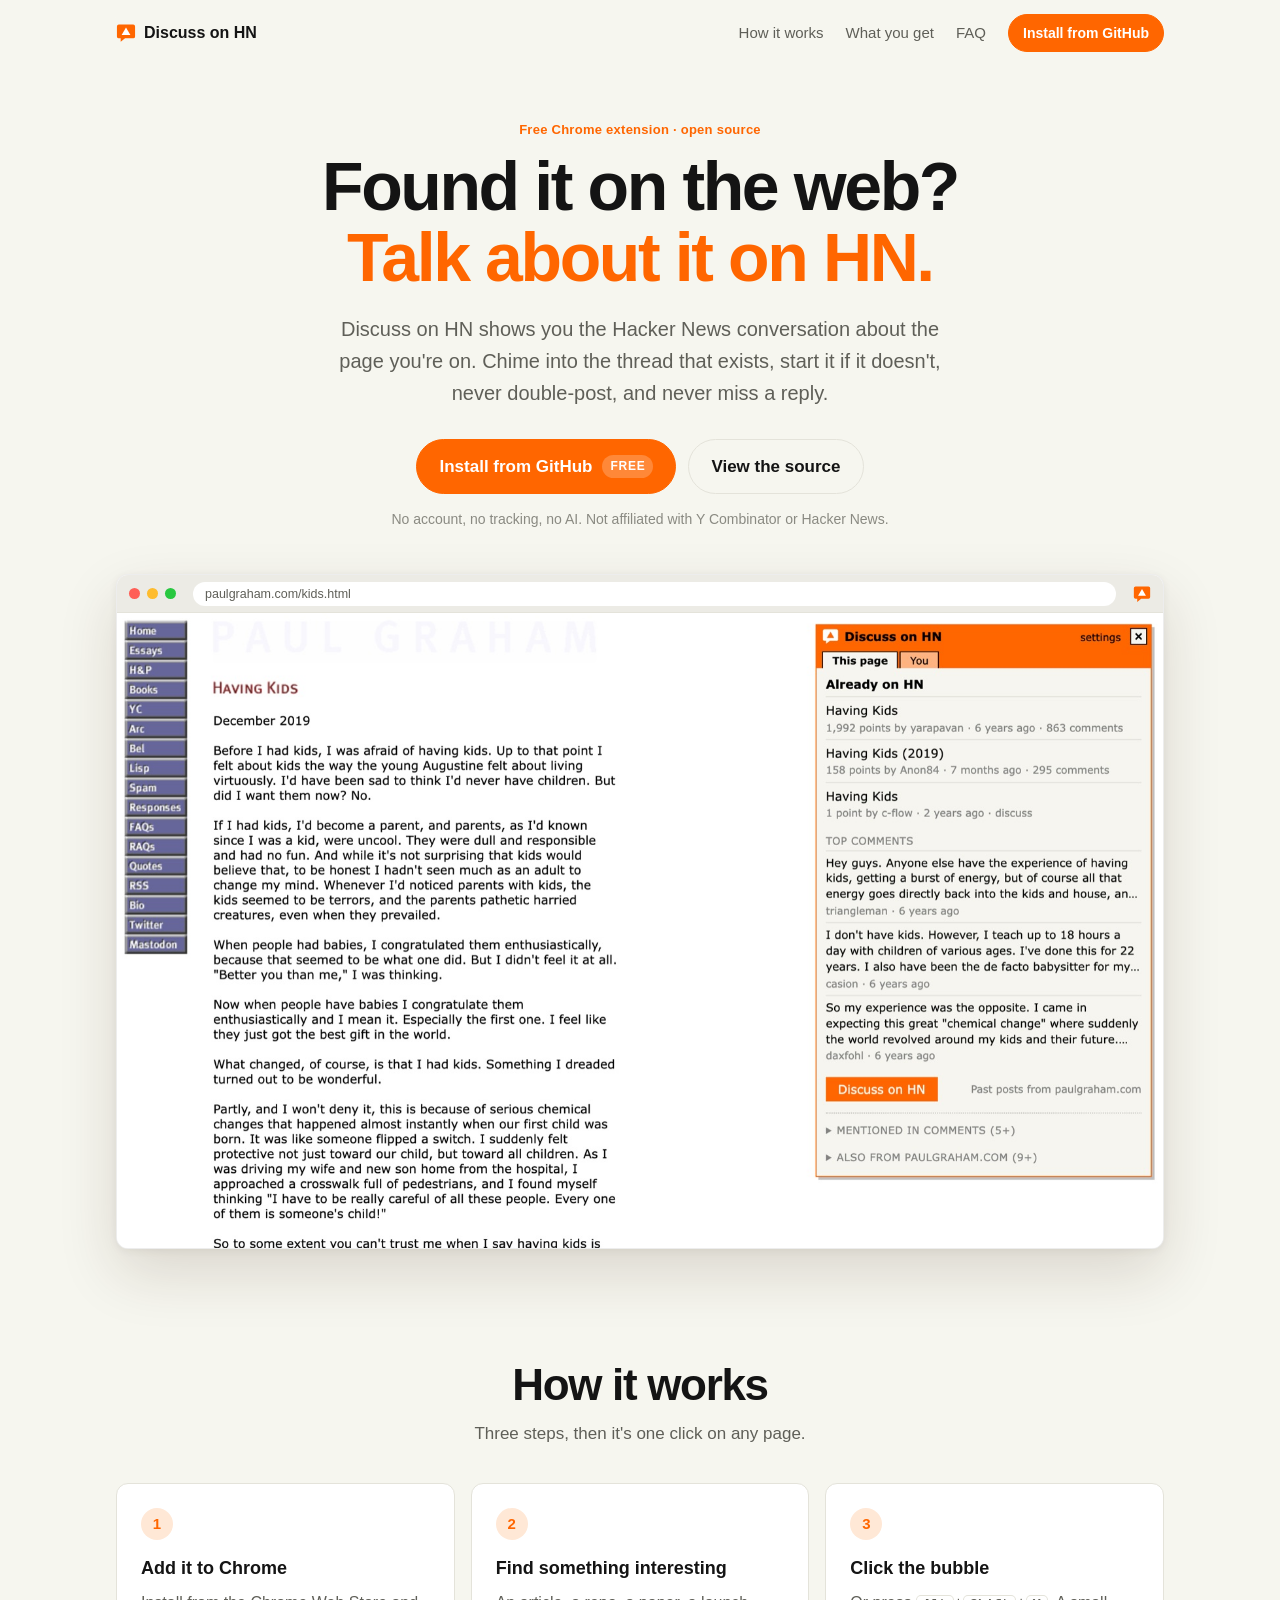
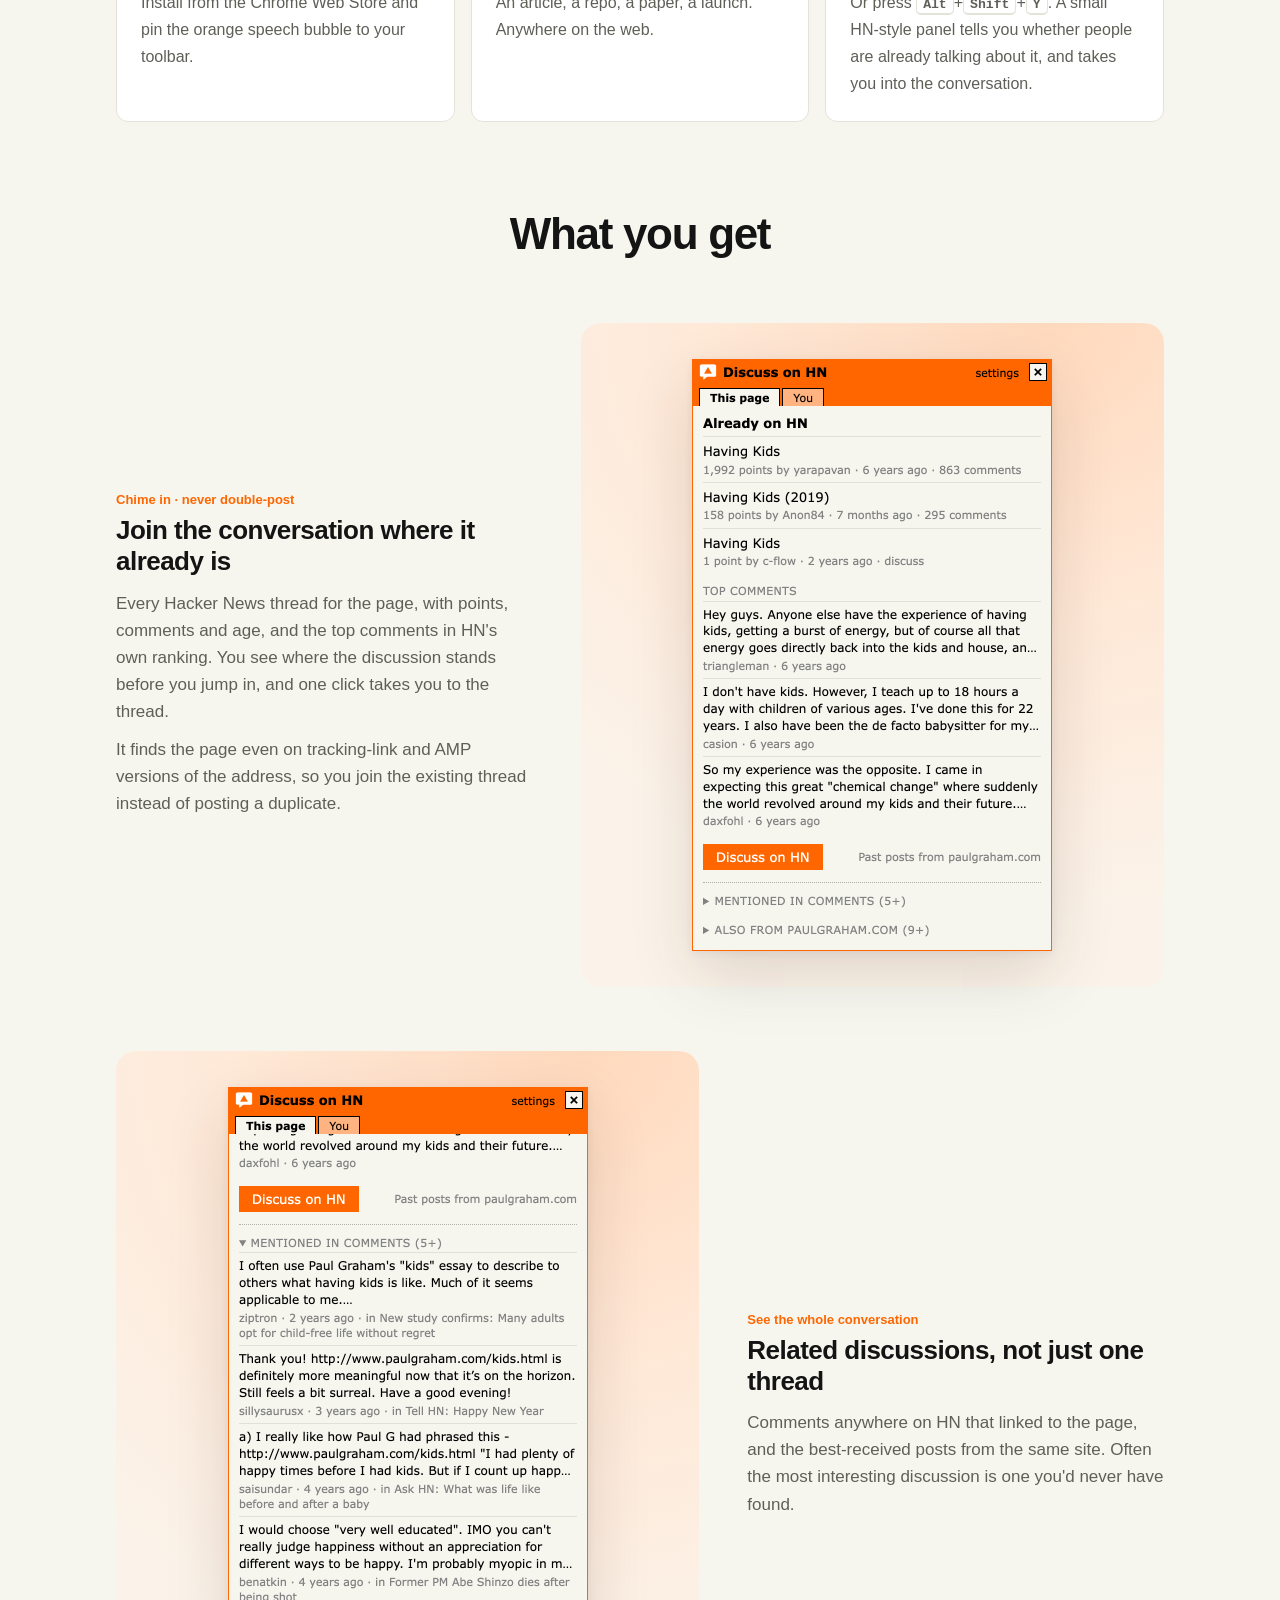
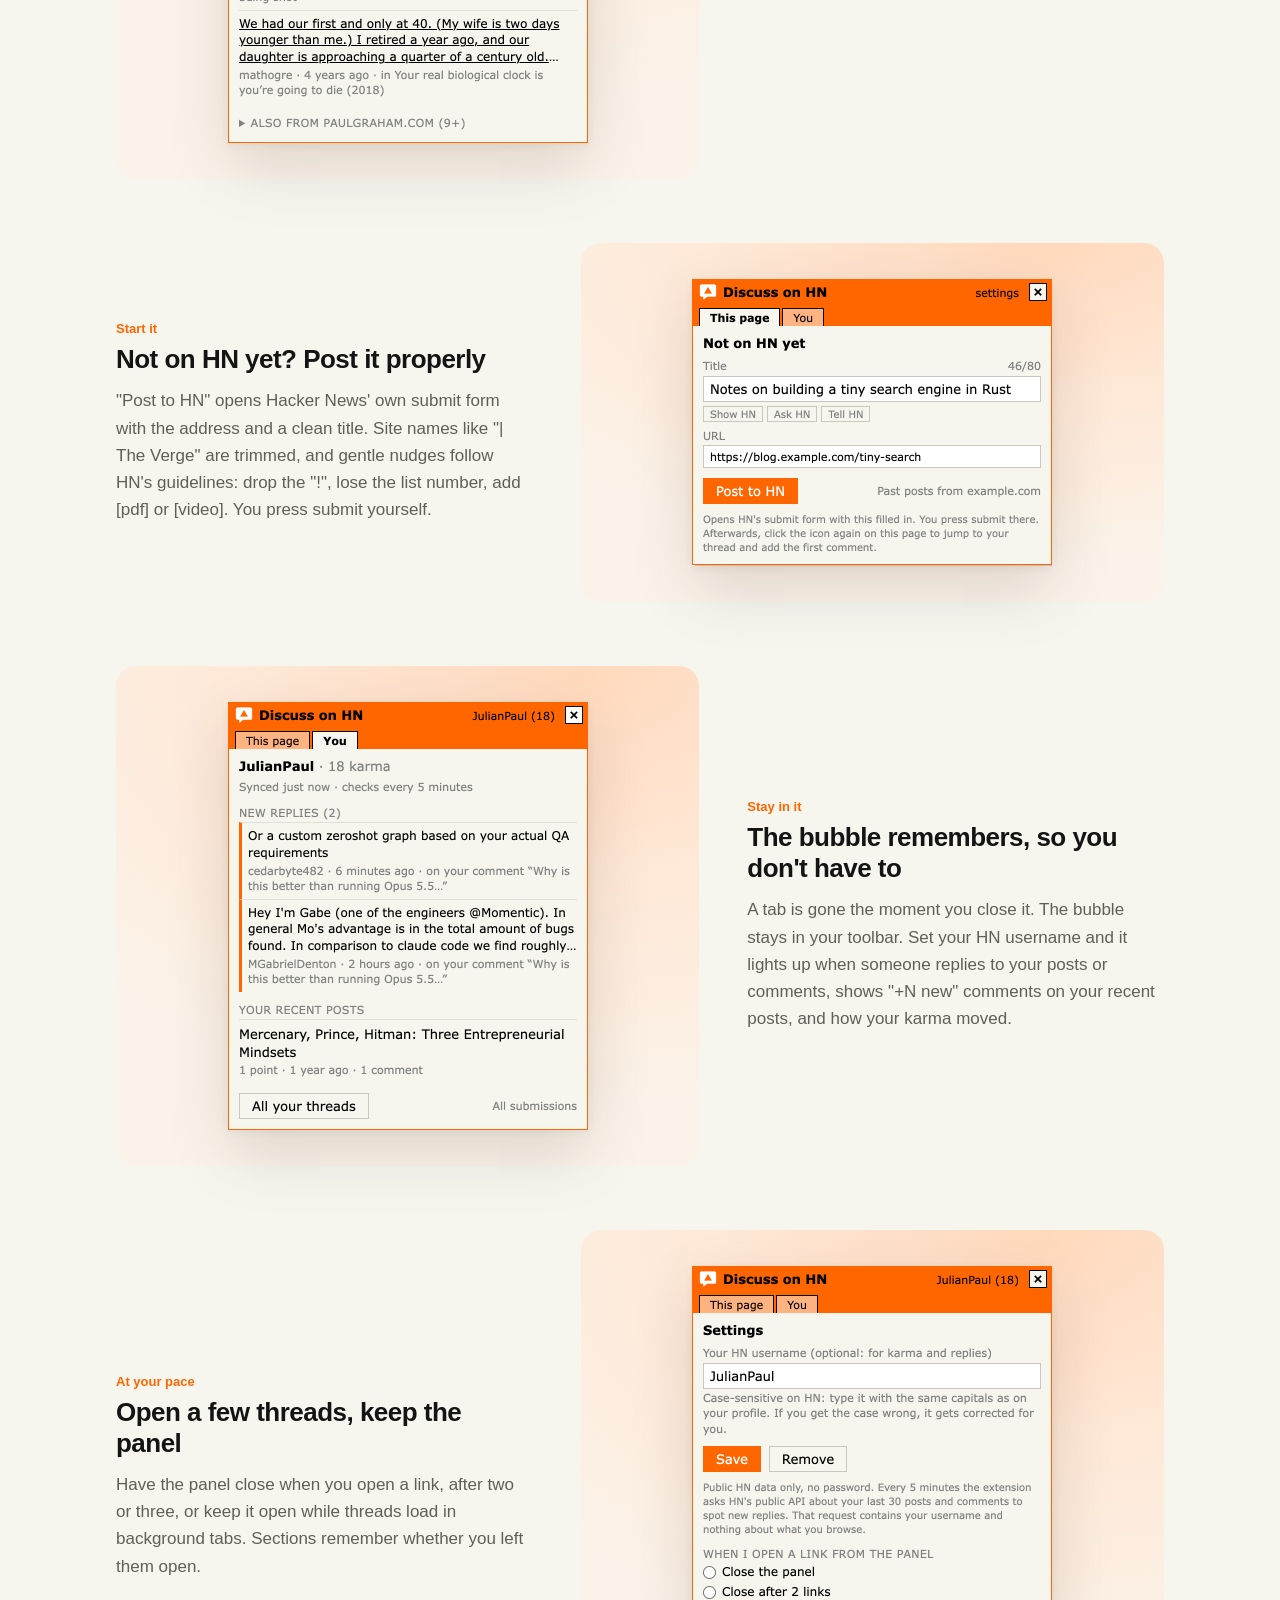
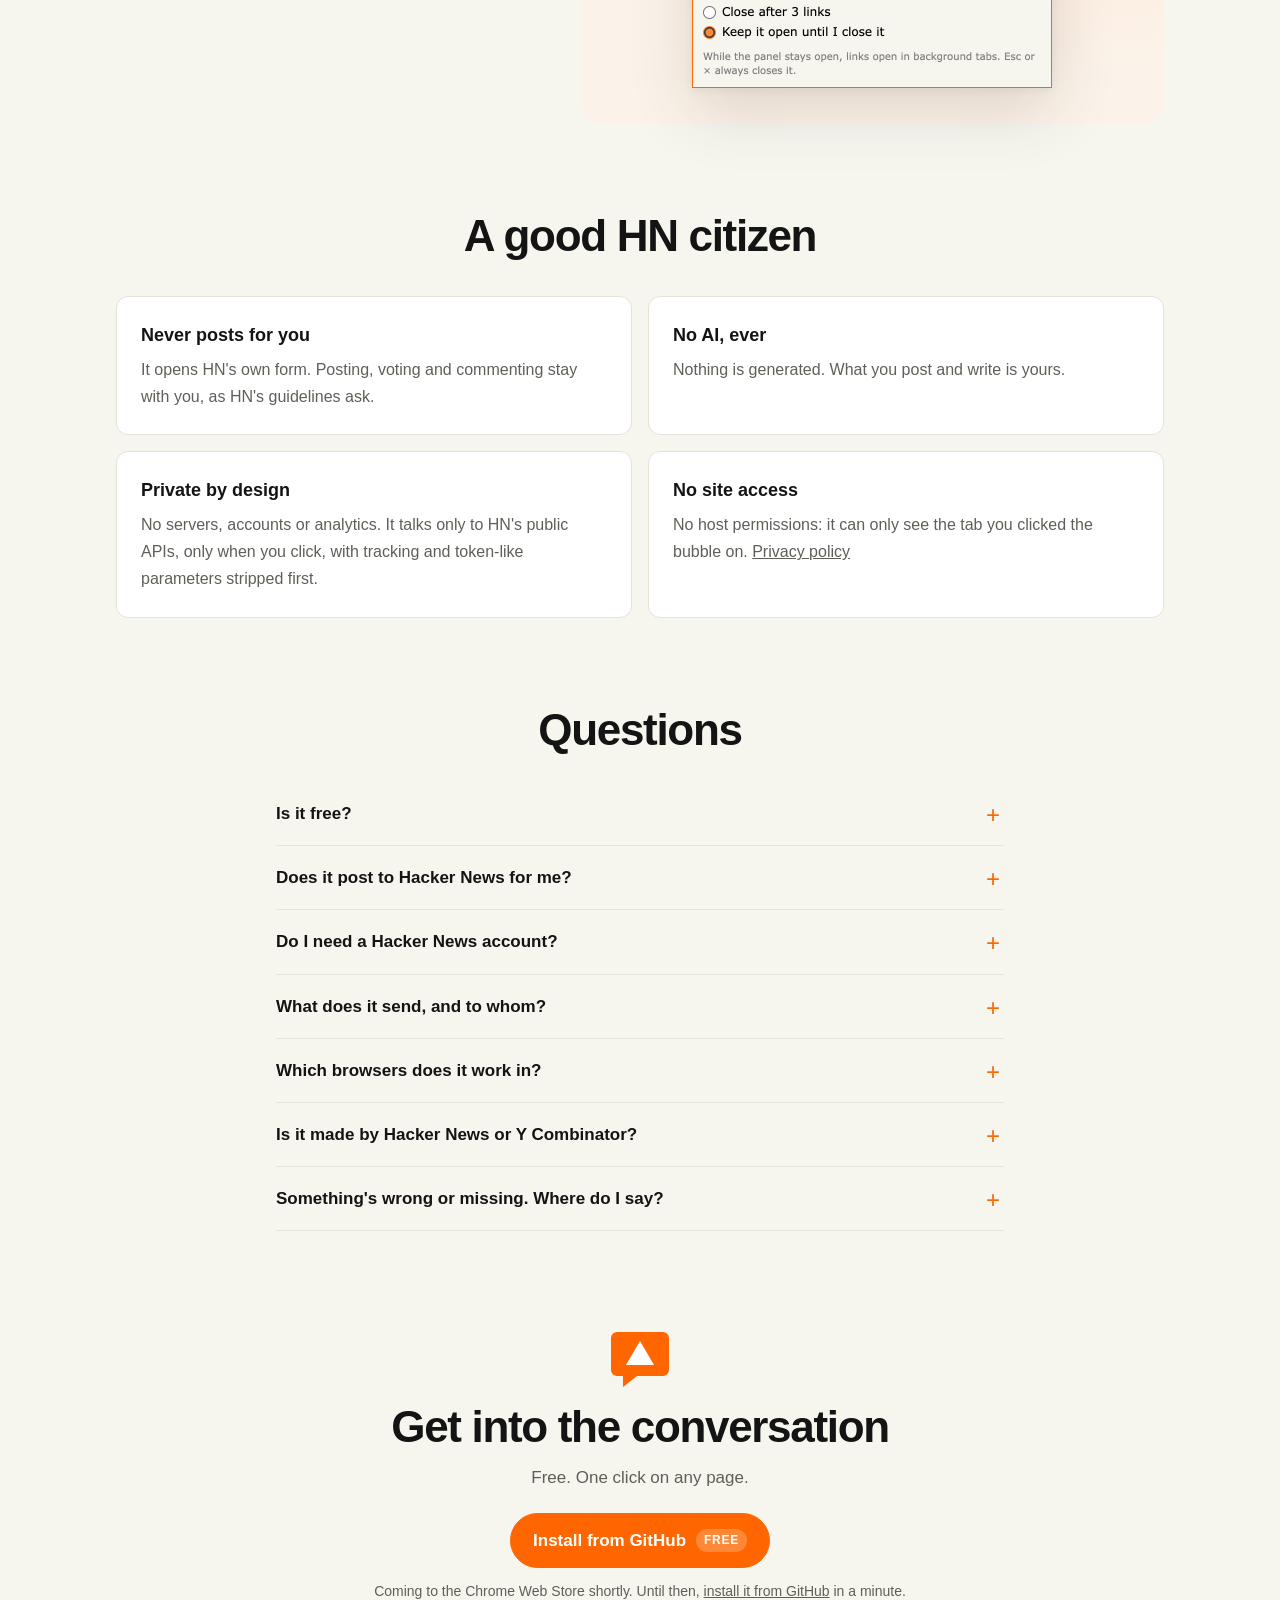
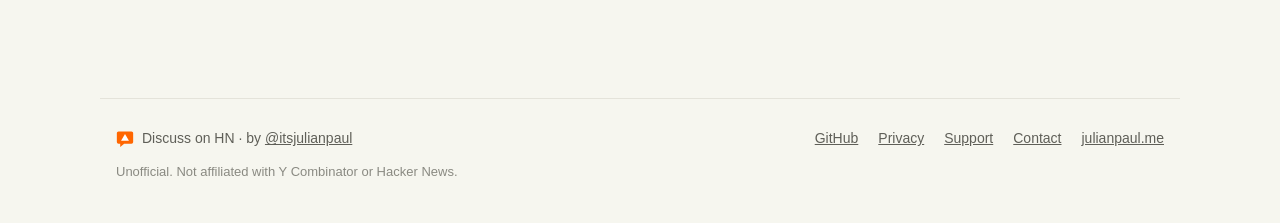
==== commit 874a43fe: "Site: credit to @itsjulianpaul and julianpaul.me; smaller nav logo" ====
--- a/landing/index.html
+++ b/landing/index.html
@@ -40,7 +40,7 @@
     "downloadUrl": "https://chromewebstore.google.com/detail/fbidofcpfgnmlfgfgakookemmgihbhjn",
     "sameAs": ["https://github.com/thejulez/discuss-on-hn", "https://chromewebstore.google.com/detail/fbidofcpfgnmlfgfgakookemmgihbhjn"],
     "offers": { "@type": "Offer", "price": "0", "priceCurrency": "USD" },
-    "author": { "@type": "Person", "name": "Julian Paul", "url": "https://github.com/thejulez", "email": "julian@discusshn.com" }
+    "author": { "@type": "Person", "name": "Julian Paul", "url": "https://julianpaul.me", "email": "julian@discusshn.com", "sameAs": ["https://x.com/itsjulianpaul", "https://github.com/thejulez"] }
   }
   </script>
 </head>
@@ -49,7 +49,7 @@
 
 <header class="nav">
   <a class="brand" href="/" aria-label="Discuss on HN home">
-    <img src="assets/icon.svg" width="26" height="26" alt="">Discuss on HN
+    <img src="assets/icon.svg" width="20" height="20" alt="">Discuss on HN
   </a>
   <nav class="nav-links" aria-label="Primary">
     <a href="#how">How it works</a>
@@ -157,7 +157,7 @@
     <details id="account"><summary>Do I need a Hacker News account?</summary><p>Not to see threads and comments. To post or comment you use your normal HN login on news.ycombinator.com. Setting your username in the extension is optional; it only powers the reply badge and the You tab.</p></details>
     <details id="data"><summary>What does it send, and to whom?</summary><p>When you click the bubble, the cleaned page address goes to Hacker News' public search API (hn.algolia.com) to find threads, and to HN's official API for comments. With a username set, it checks HN's API for replies every 5 minutes; that request contains only your public username. Nothing is sent while you browse. Full details in the <a href="privacy.html">privacy policy</a>.</p></details>
     <details id="browsers"><summary>Which browsers does it work in?</summary><p>Chrome, and Chromium-based browsers that install from the Chrome Web Store, such as Edge, Brave, Arc and Dia.</p></details>
-    <details id="affiliation"><summary>Is it made by Hacker News or Y Combinator?</summary><p>No. It's an independent, unofficial tool by <a href="https://github.com/thejulez">Julian Paul</a>.</p></details>
+    <details id="affiliation"><summary>Is it made by Hacker News or Y Combinator?</summary><p>No. It's an independent, unofficial tool by <a href="https://julianpaul.me" rel="noopener" target="_blank">Julian Paul</a> (<a href="https://x.com/itsjulianpaul" rel="noopener" target="_blank">@itsjulianpaul</a>).</p></details>
     <details id="support"><summary>Something's wrong or missing. Where do I say?</summary><p>Email <a href="mailto:julian@discusshn.com">julian@discusshn.com</a> or <a href="https://github.com/thejulez/discuss-on-hn/issues">open an issue on GitHub</a>.</p></details>
   </section>
 
@@ -172,13 +172,14 @@
 </main>
 
 <footer class="foot">
-  <p><img src="assets/icon.svg" width="18" height="18" alt=""> Discuss on HN · by <a href="https://github.com/thejulez">Julian Paul</a></p>
+  <p><img src="assets/icon.svg" width="18" height="18" alt=""><span>Discuss on HN · by <a href="https://x.com/itsjulianpaul" rel="noopener" target="_blank">@itsjulianpaul</a></span></p>
   <nav aria-label="Footer">
     <a data-install data-store-only hidden href="#get">Chrome Web Store</a>
     <a href="https://github.com/thejulez/discuss-on-hn">GitHub</a>
     <a href="privacy.html">Privacy</a>
     <a href="https://github.com/thejulez/discuss-on-hn/issues">Support</a>
     <a href="mailto:julian@discusshn.com">Contact</a>
+    <a href="https://julianpaul.me" rel="noopener" target="_blank">julianpaul.me</a>
   </nav>
   <p class="fine">Unofficial. Not affiliated with Y Combinator or Hacker News.</p>
 </footer>
--- a/landing/style.css
+++ b/landing/style.css
@@ -54,7 +54,8 @@
   background: color-mix(in srgb, var(--bg) 88%, transparent);
   backdrop-filter: saturate(1.4) blur(10px); -webkit-backdrop-filter: saturate(1.4) blur(10px);
 }
-.brand { display: flex; align-items: center; gap: 10px; font: 700 16px Verdana, Geneva, sans-serif; text-decoration: none; }
+.brand { display: flex; align-items: center; gap: 8px; font: 700 16px/1 Verdana, Geneva, sans-serif; text-decoration: none; }
+.brand img { width: 20px; height: 20px; flex: none; }
 .nav-links { display: flex; align-items: center; gap: 22px; font-size: 15px; }
 .nav-links a:not(.btn) { color: var(--text-2); text-decoration: none; }
 .nav-links a:not(.btn):hover { color: var(--text); }
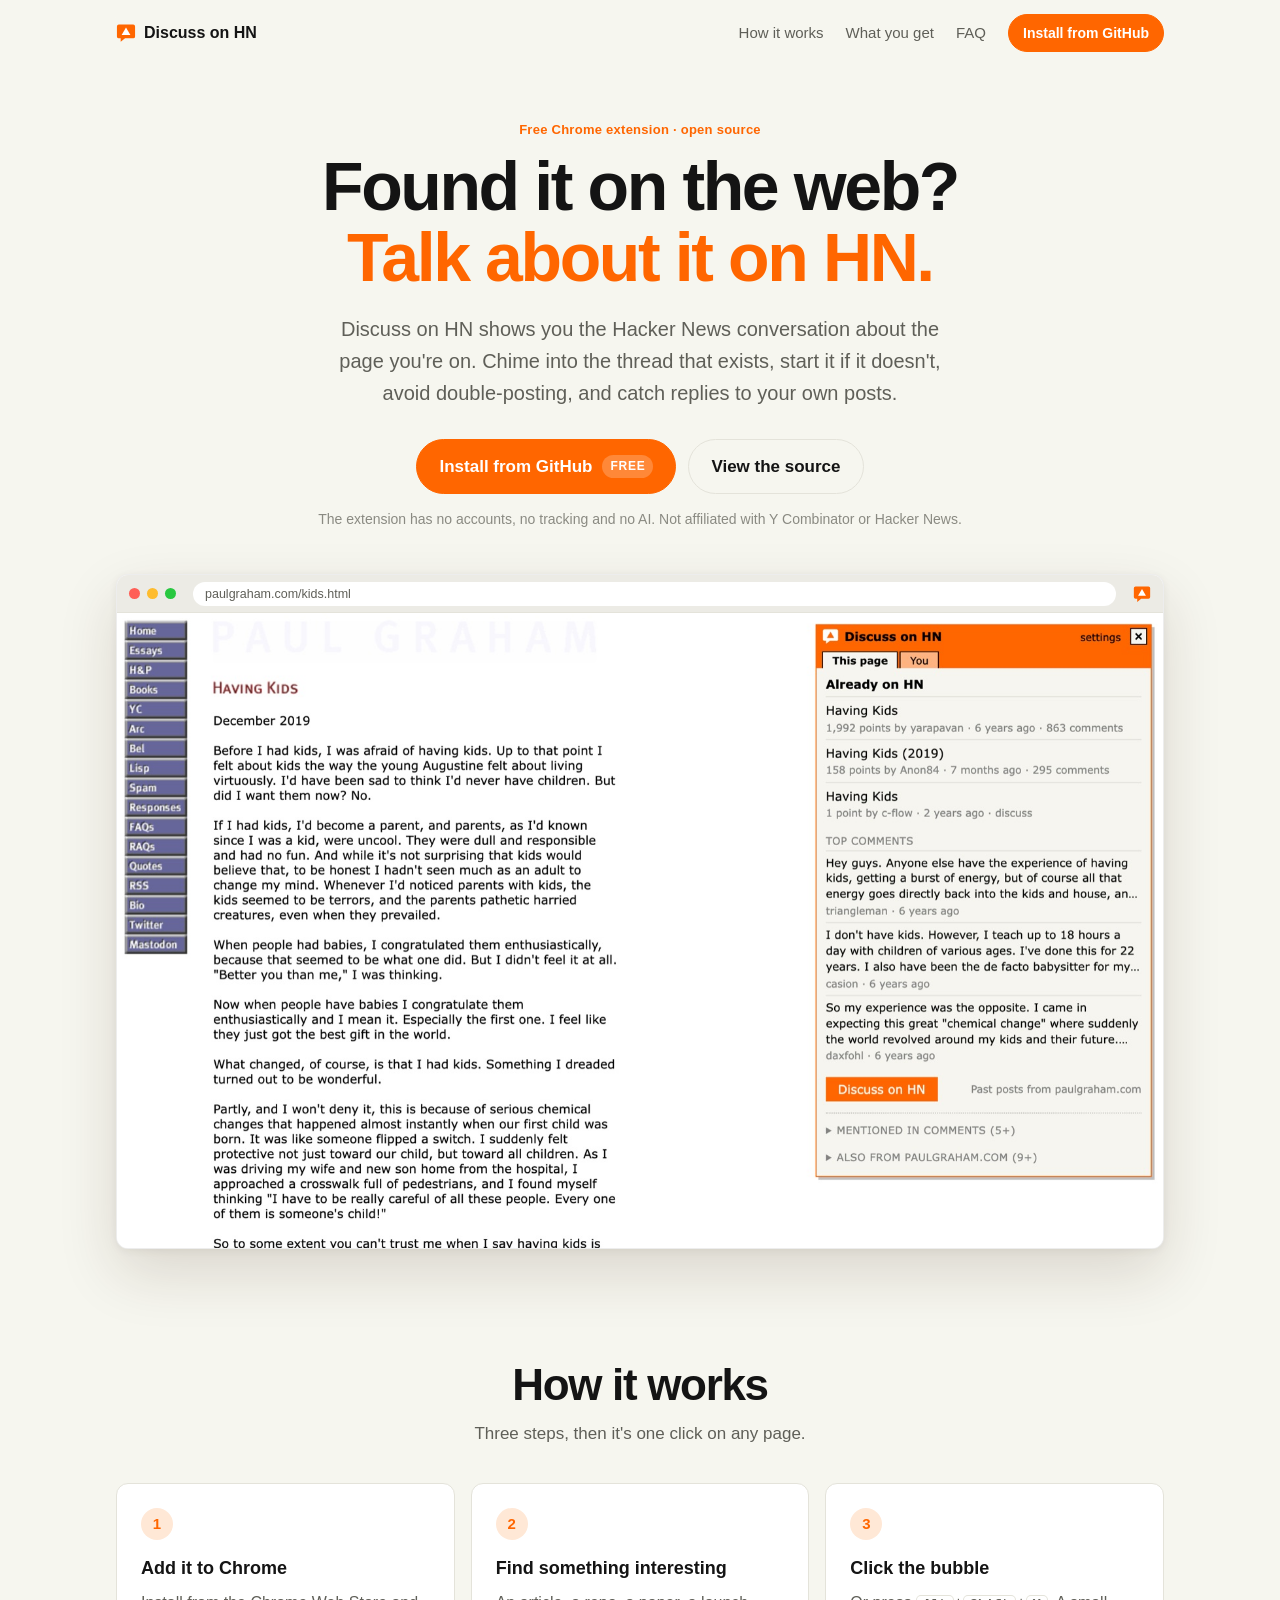
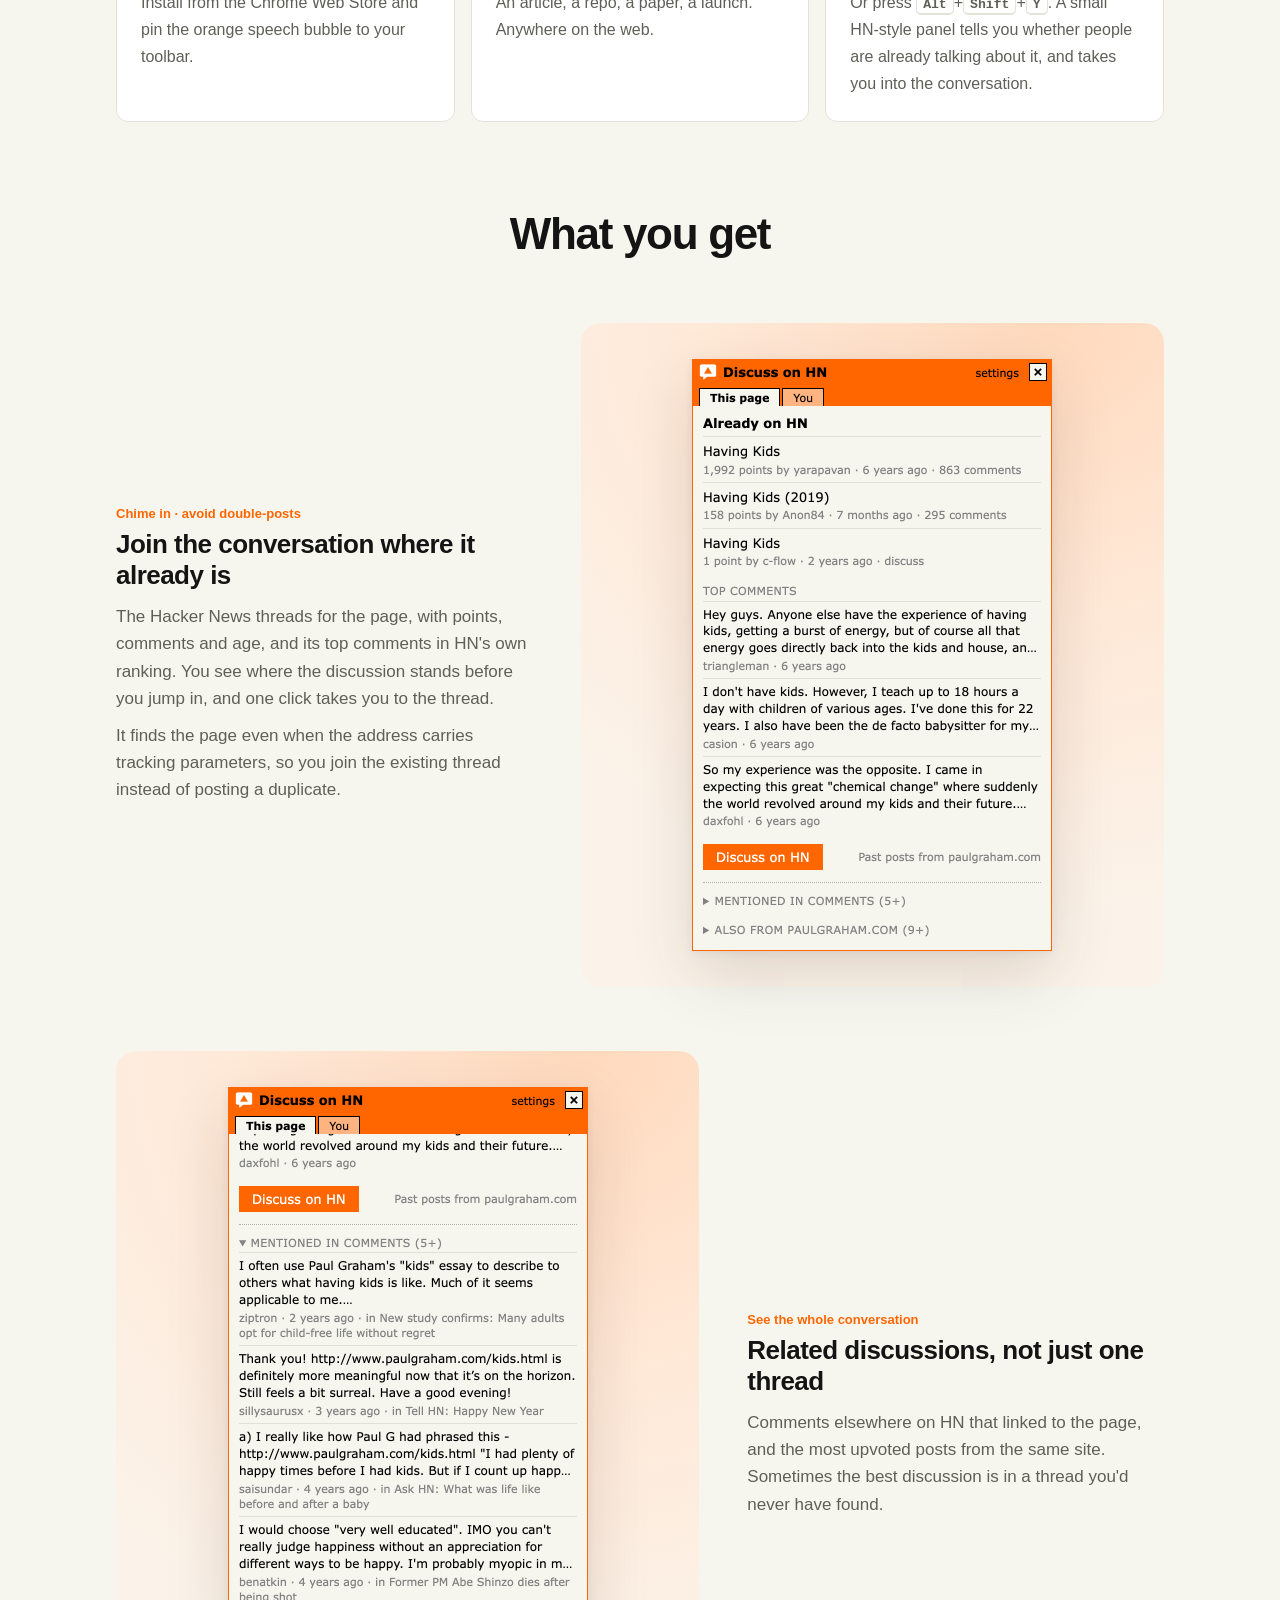
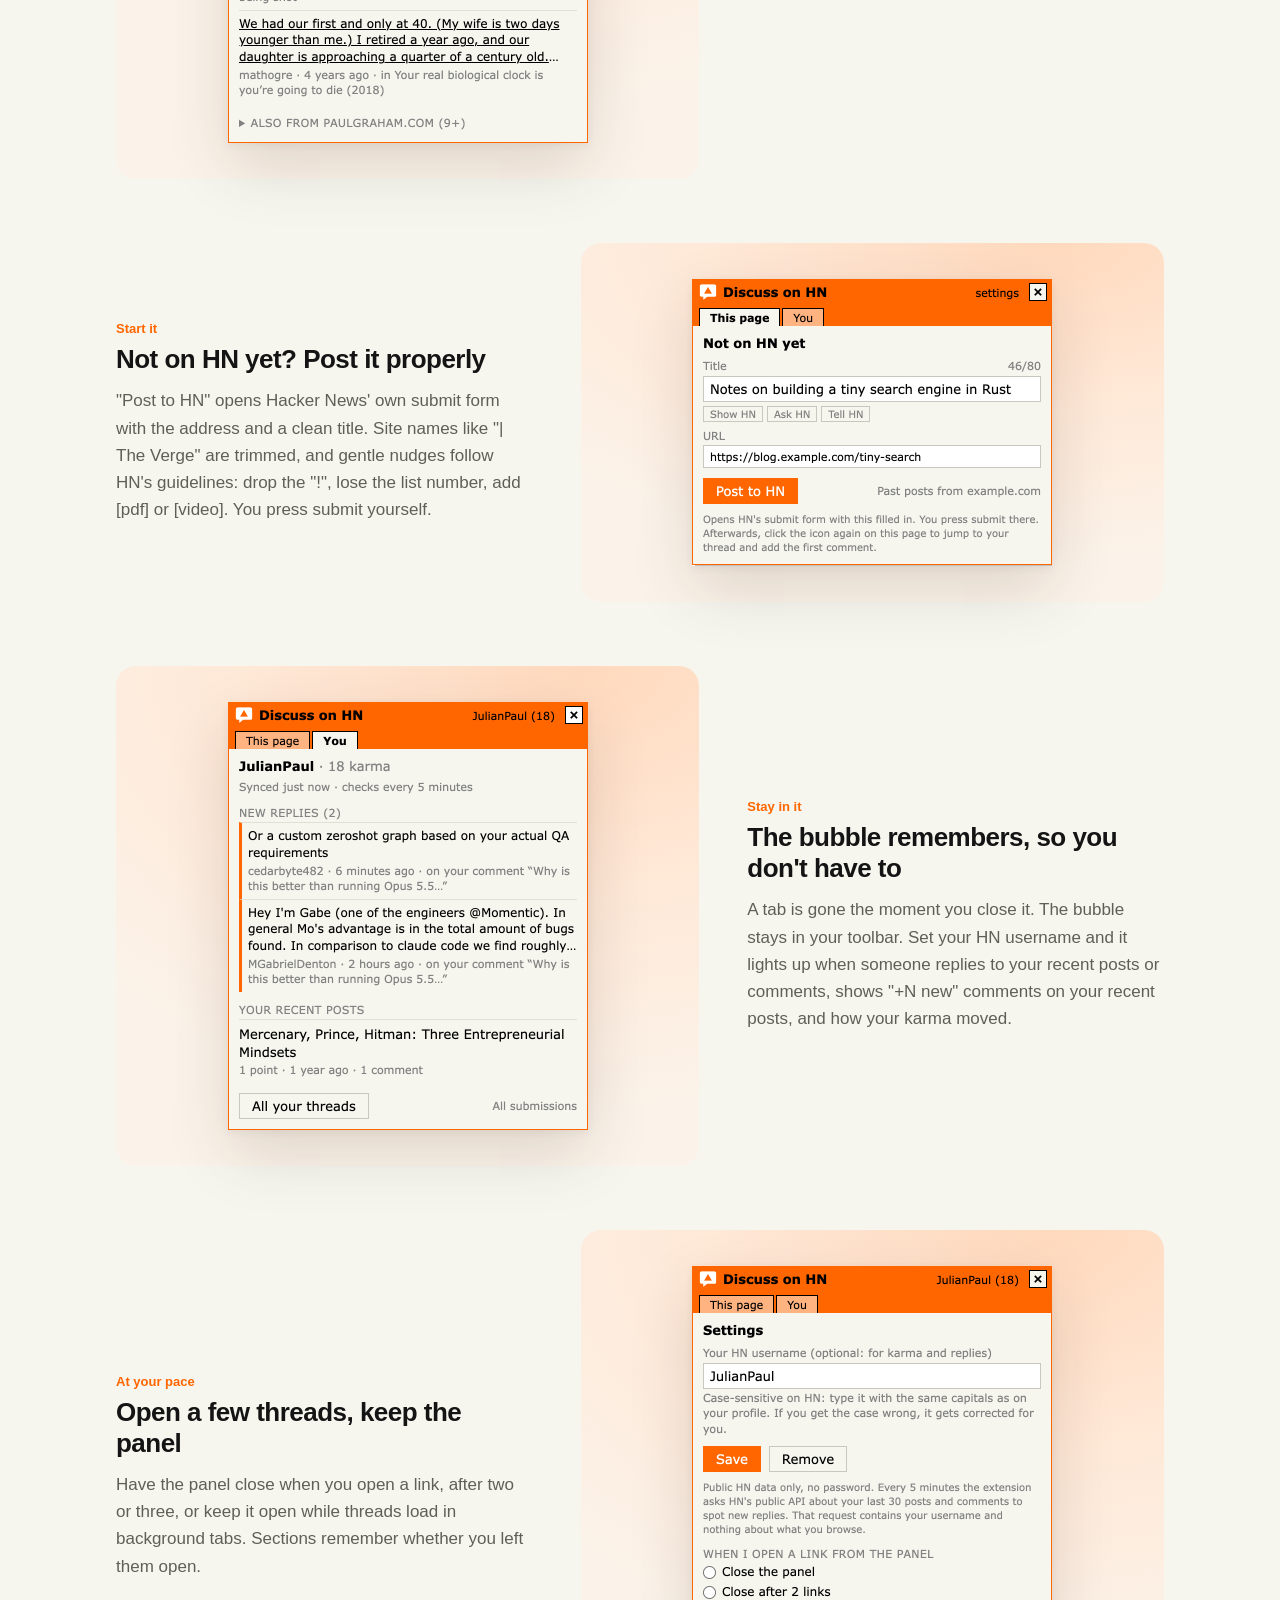
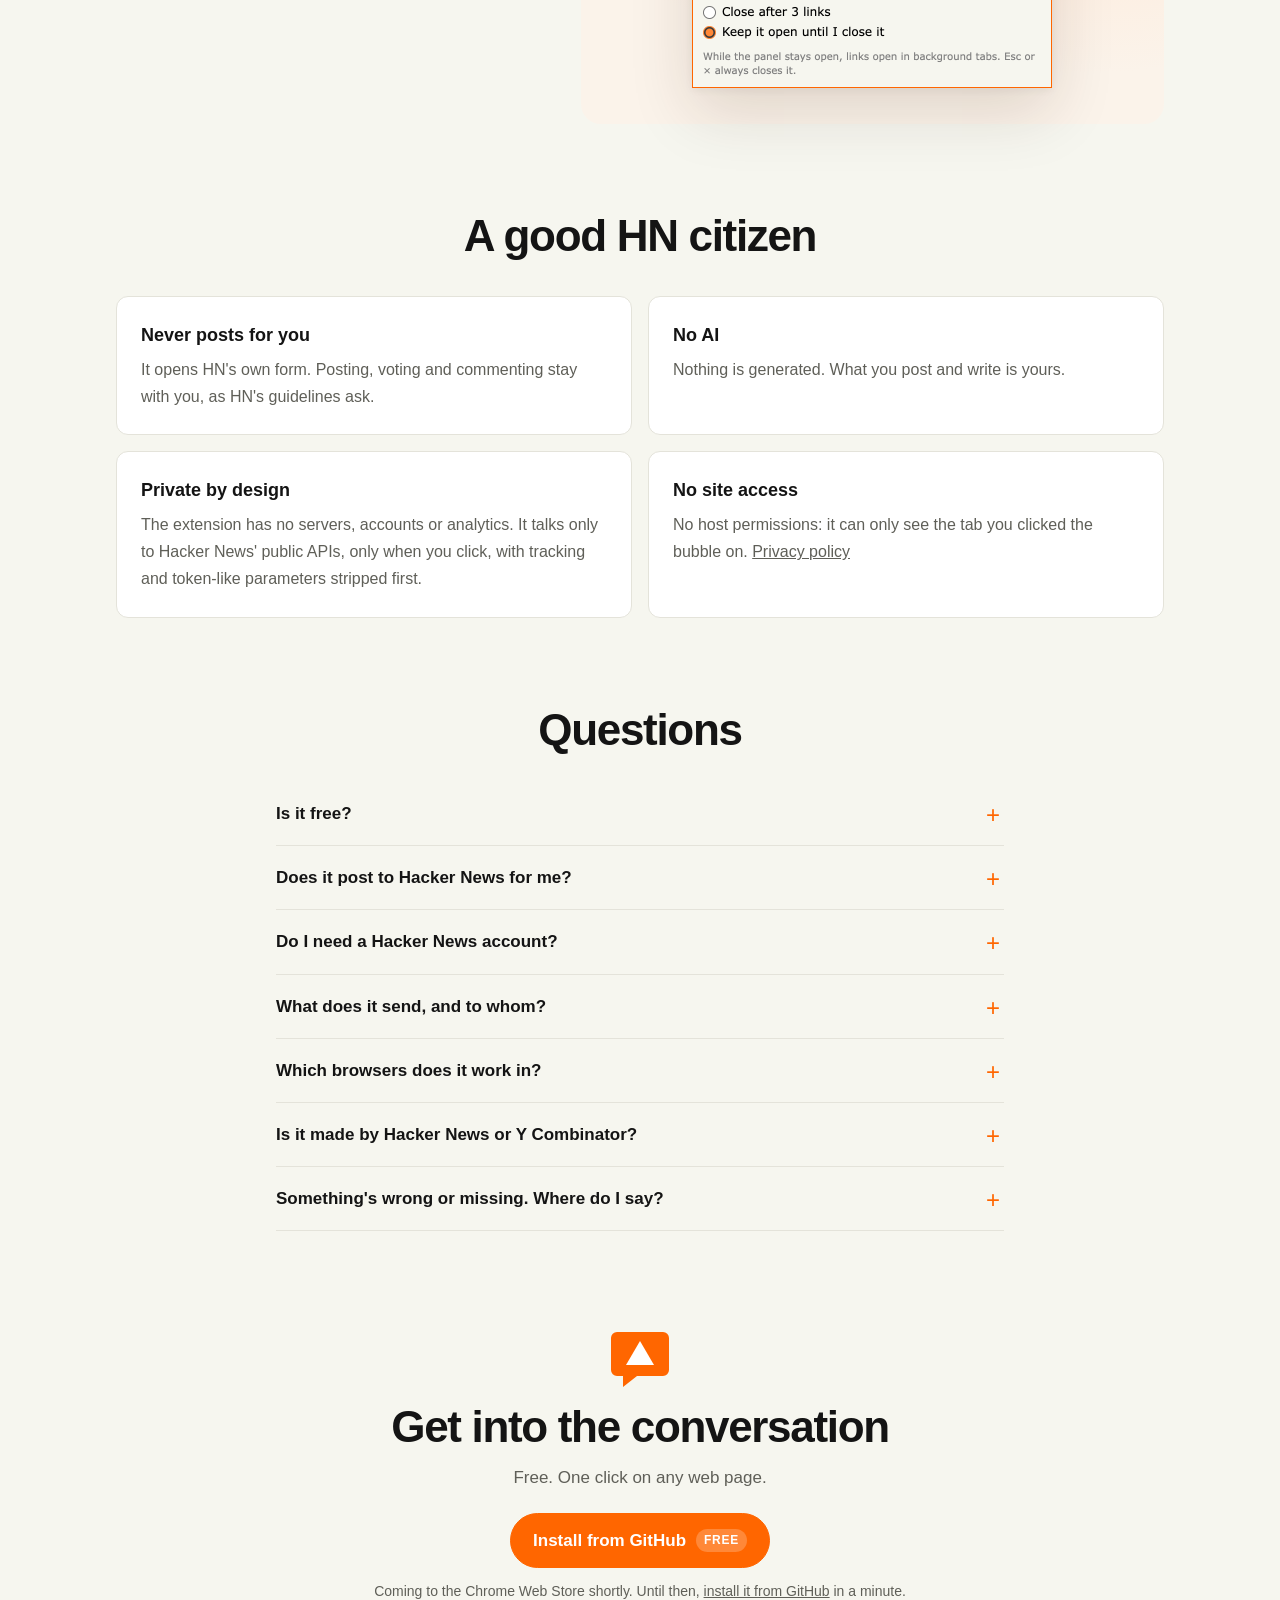
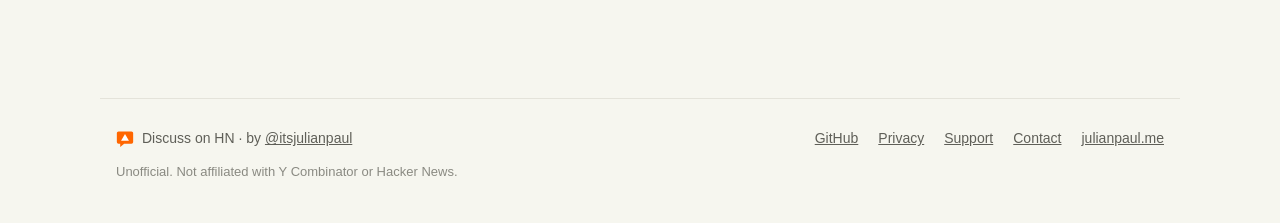
==== commit db70ff9a: "Accurate claims across site, listing and assets; privacy policy separates website analytics from the" ====
--- a/landing/index.html
+++ b/landing/index.html
@@ -5,7 +5,7 @@
   <meta name="viewport" content="width=device-width, initial-scale=1">
 
   <title>Discuss on HN | Join the Hacker News conversation about any page</title>
-  <meta name="description" content="A free Chrome extension that shows you the Hacker News conversation about the page you're on. Chime in, start it if it's missing, never double-post, never miss a reply.">
+  <meta name="description" content="A free Chrome extension that shows you the Hacker News conversation about the page you're on. Chime in, start it if it's missing, avoid double-posting, and catch replies to your posts.">
   <link rel="canonical" href="https://discusshn.com/">
   <meta name="robots" content="index, follow, max-image-preview:large">
   <meta name="theme-color" content="#f6f6ef">
@@ -14,7 +14,7 @@
   <meta property="og:url" content="https://discusshn.com/">
   <meta property="og:site_name" content="Discuss on HN">
   <meta property="og:title" content="Found it on the web? Talk about it on HN.">
-  <meta property="og:description" content="A free Chrome extension: see the Hacker News threads for any page, chime in, start it if it's missing, never double-post, never miss a reply.">
+  <meta property="og:description" content="A free Chrome extension: see the Hacker News threads for any page, chime in, start it if it's missing, and catch replies to your posts.">
   <meta property="og:image" content="https://discusshn.com/assets/og-image.png">
   <meta property="og:image:width" content="1200">
   <meta property="og:image:height" content="630">
@@ -43,6 +43,7 @@
     "author": { "@type": "Person", "name": "Julian Paul", "url": "https://julianpaul.me", "email": "julian@discusshn.com", "sameAs": ["https://x.com/itsjulianpaul", "https://github.com/thejulez"] }
   }
   </script>
+  <script defer src="https://analytics.neuklick.com/script.js" data-website-id="7256ebe0-2f1e-47fa-ac2d-c909529be1db" data-domains="discusshn.com" data-do-not-track="true"></script>
 </head>
 <body>
 <a class="skip" href="#main">Skip to content</a>
@@ -64,12 +65,12 @@
   <section class="hero">
     <p class="eyebrow">Free Chrome extension · open source</p>
     <h1>Found it on the web?<br><em>Talk about it on HN.</em></h1>
-    <p class="lede">Discuss on HN shows you the Hacker News conversation about the page you're on. Chime into the thread that exists, start it if it doesn't, never double-post, and never miss a reply.</p>
+    <p class="lede">Discuss on HN shows you the Hacker News conversation about the page you're on. Chime into the thread that exists, start it if it doesn't, avoid double-posting, and catch replies to your own posts.</p>
     <div class="actions">
       <a class="btn" data-install href="#get"><span data-install-label>Add to Chrome</span> <span class="free">free</span></a>
       <a class="btn btn-ghost" href="https://github.com/thejulez/discuss-on-hn">View the source</a>
     </div>
-    <p class="note">No account, no tracking, no AI. Not affiliated with Y Combinator or Hacker News.</p>
+    <p class="note">The extension has no accounts, no tracking and no AI. Not affiliated with Y Combinator or Hacker News.</p>
     <figure class="frame hero-shot">
       <div class="chrome" aria-hidden="true"><i></i><i></i><i></i><span>paulgraham.com/kids.html</span><img src="assets/icon.svg" width="18" height="18" alt=""></div>
       <img src="assets/shot-posted.jpg" width="1600" height="971" alt="The Discuss on HN panel on Paul Graham's essay Having Kids: three Hacker News threads, the top comments and a Discuss on HN button">
@@ -95,10 +96,10 @@
 
     <article class="feature" id="chime-in">
       <div class="copy">
-        <p class="tag">Chime in · never double-post</p>
+        <p class="tag">Chime in · avoid double-posts</p>
         <h3>Join the conversation where it already is</h3>
-        <p>Every Hacker News thread for the page, with points, comments and age, and the top comments in HN's own ranking. You see where the discussion stands before you jump in, and one click takes you to the thread.</p>
-        <p>It finds the page even on tracking-link and AMP versions of the address, so you join the existing thread instead of posting a duplicate.</p>
+        <p>The Hacker News threads for the page, with points, comments and age, and its top comments in HN's own ranking. You see where the discussion stands before you jump in, and one click takes you to the thread.</p>
+        <p>It finds the page even when the address carries tracking parameters, so you join the existing thread instead of posting a duplicate.</p>
       </div>
       <figure class="panel"><img src="assets/panel-posted.png" width="720" height="1184" loading="lazy" alt="Hacker News threads and top comments for the current page"></figure>
     </article>
@@ -107,7 +108,7 @@
       <div class="copy">
         <p class="tag">See the whole conversation</p>
         <h3>Related discussions, not just one thread</h3>
-        <p>Comments anywhere on HN that linked to the page, and the best-received posts from the same site. Often the most interesting discussion is one you'd never have found.</p>
+        <p>Comments elsewhere on HN that linked to the page, and the most upvoted posts from the same site. Sometimes the best discussion is in a thread you'd never have found.</p>
       </div>
       <figure class="panel"><img src="assets/panel-related.png" width="720" height="1312" loading="lazy" alt="Mentioned in comments and other posts from the same site"></figure>
     </article>
@@ -125,7 +126,7 @@
       <div class="copy">
         <p class="tag">Stay in it</p>
         <h3>The bubble remembers, so you don't have to</h3>
-        <p>A tab is gone the moment you close it. The bubble stays in your toolbar. Set your HN username and it lights up when someone replies to your posts or comments, shows "+N new" comments on your recent posts, and how your karma moved.</p>
+        <p>A tab is gone the moment you close it. The bubble stays in your toolbar. Set your HN username and it lights up when someone replies to your recent posts or comments, shows "+N new" comments on your recent posts, and how your karma moved.</p>
       </div>
       <figure class="panel"><img src="assets/panel-you.png" width="720" height="856" loading="lazy" alt="The You tab with a new reply, karma and recent posts"></figure>
     </article>
@@ -144,8 +145,8 @@
     <h2>A good HN citizen</h2>
     <div class="cards">
       <div class="card"><b>Never posts for you</b><span>It opens HN's own form. Posting, voting and commenting stay with you, as HN's guidelines ask.</span></div>
-      <div class="card"><b>No AI, ever</b><span>Nothing is generated. What you post and write is yours.</span></div>
-      <div class="card"><b>Private by design</b><span>No servers, accounts or analytics. It talks only to HN's public APIs, only when you click, with tracking and token-like parameters stripped first.</span></div>
+      <div class="card"><b>No AI</b><span>Nothing is generated. What you post and write is yours.</span></div>
+      <div class="card"><b>Private by design</b><span>The extension has no servers, accounts or analytics. It talks only to Hacker News' public APIs, only when you click, with tracking and token-like parameters stripped first.</span></div>
       <div class="card"><b>No site access</b><span>No host permissions: it can only see the tab you clicked the bubble on. <a href="privacy.html">Privacy policy</a></span></div>
     </div>
   </section>
@@ -155,8 +156,8 @@
     <details id="free"><summary>Is it free?</summary><p>Yes, completely. It's open source under the MIT license. There's nothing to buy and no account to create.</p></details>
     <details id="posting"><summary>Does it post to Hacker News for me?</summary><p>No. "Post to HN" opens Hacker News' own submit form with the title and address filled in, the same way HN's official bookmarklet does. You review it and press submit yourself.</p></details>
     <details id="account"><summary>Do I need a Hacker News account?</summary><p>Not to see threads and comments. To post or comment you use your normal HN login on news.ycombinator.com. Setting your username in the extension is optional; it only powers the reply badge and the You tab.</p></details>
-    <details id="data"><summary>What does it send, and to whom?</summary><p>When you click the bubble, the cleaned page address goes to Hacker News' public search API (hn.algolia.com) to find threads, and to HN's official API for comments. With a username set, it checks HN's API for replies every 5 minutes; that request contains only your public username. Nothing is sent while you browse. Full details in the <a href="privacy.html">privacy policy</a>.</p></details>
-    <details id="browsers"><summary>Which browsers does it work in?</summary><p>Chrome, and Chromium-based browsers that install from the Chrome Web Store, such as Edge, Brave, Arc and Dia.</p></details>
+    <details id="data"><summary>What does it send, and to whom?</summary><p>When you click the bubble, the page address, with tracking and token-like parameters removed, goes to Hacker News' public search (hn.algolia.com) to find threads and related discussions; the thread's ID then goes to HN's official API for its top comments. With a username set, it checks HN's official API for replies every 5 minutes, and that request contains only your public username. Nothing is sent while you browse. The extension itself has no tracking or analytics; this website counts visits with cookieless analytics (Umami). Full details in the <a href="privacy.html">privacy policy</a>.</p></details>
+    <details id="browsers"><summary>Which browsers does it work in?</summary><p>It's built for Chrome. Other Chromium-based browsers that install Chrome Web Store extensions should work too.</p></details>
     <details id="affiliation"><summary>Is it made by Hacker News or Y Combinator?</summary><p>No. It's an independent, unofficial tool by <a href="https://julianpaul.me" rel="noopener" target="_blank">Julian Paul</a> (<a href="https://x.com/itsjulianpaul" rel="noopener" target="_blank">@itsjulianpaul</a>).</p></details>
     <details id="support"><summary>Something's wrong or missing. Where do I say?</summary><p>Email <a href="mailto:julian@discusshn.com">julian@discusshn.com</a> or <a href="https://github.com/thejulez/discuss-on-hn/issues">open an issue on GitHub</a>.</p></details>
   </section>
@@ -164,7 +165,7 @@
   <section class="cta" id="get">
     <img src="assets/icon.svg" width="64" height="64" alt="">
     <h2>Get into the conversation</h2>
-    <p>Free. One click on any page.</p>
+    <p>Free. One click on any web page.</p>
     <a class="btn" data-install href="#get"><span data-install-label>Add to Chrome</span> <span class="free">free</span></a>
     <p class="note" data-install-note hidden>Coming to the Chrome Web Store shortly. Until then, <a href="https://github.com/thejulez/discuss-on-hn#install">install it from GitHub</a> in a minute.</p>
   </section>
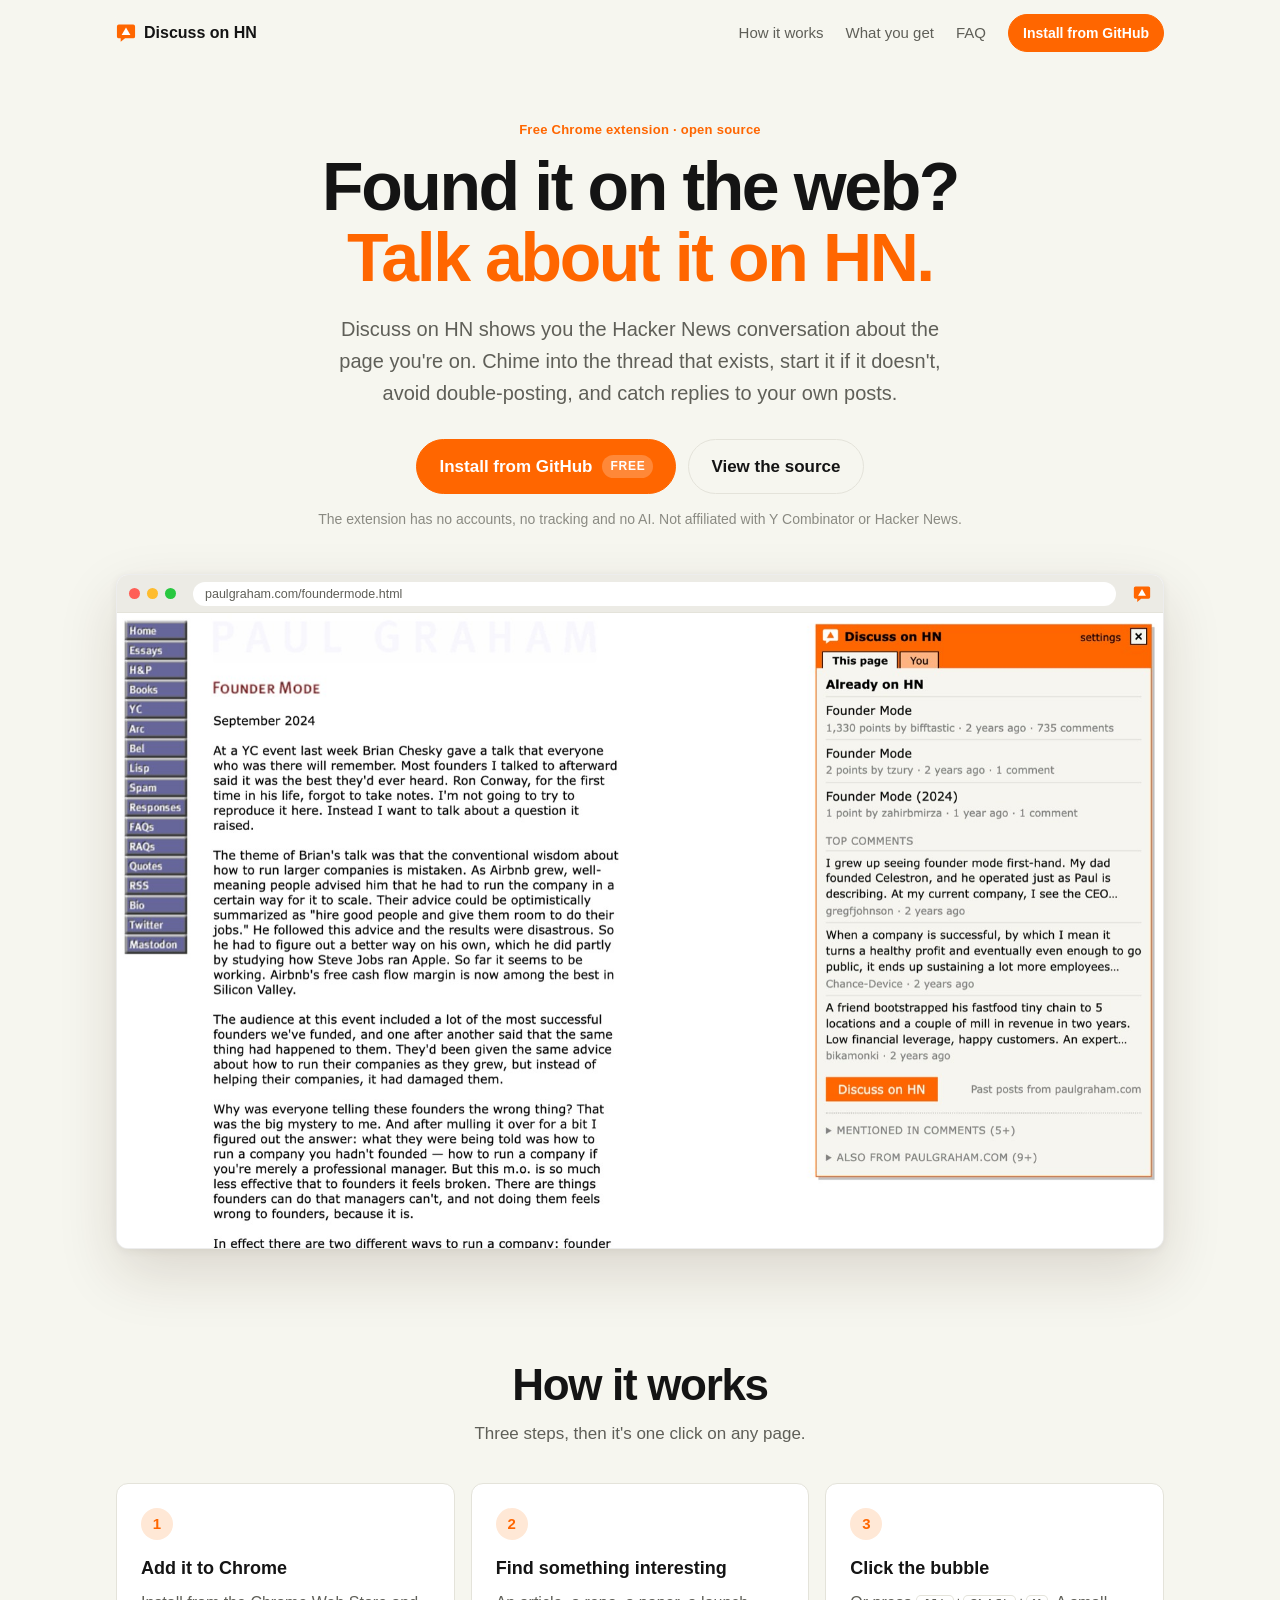
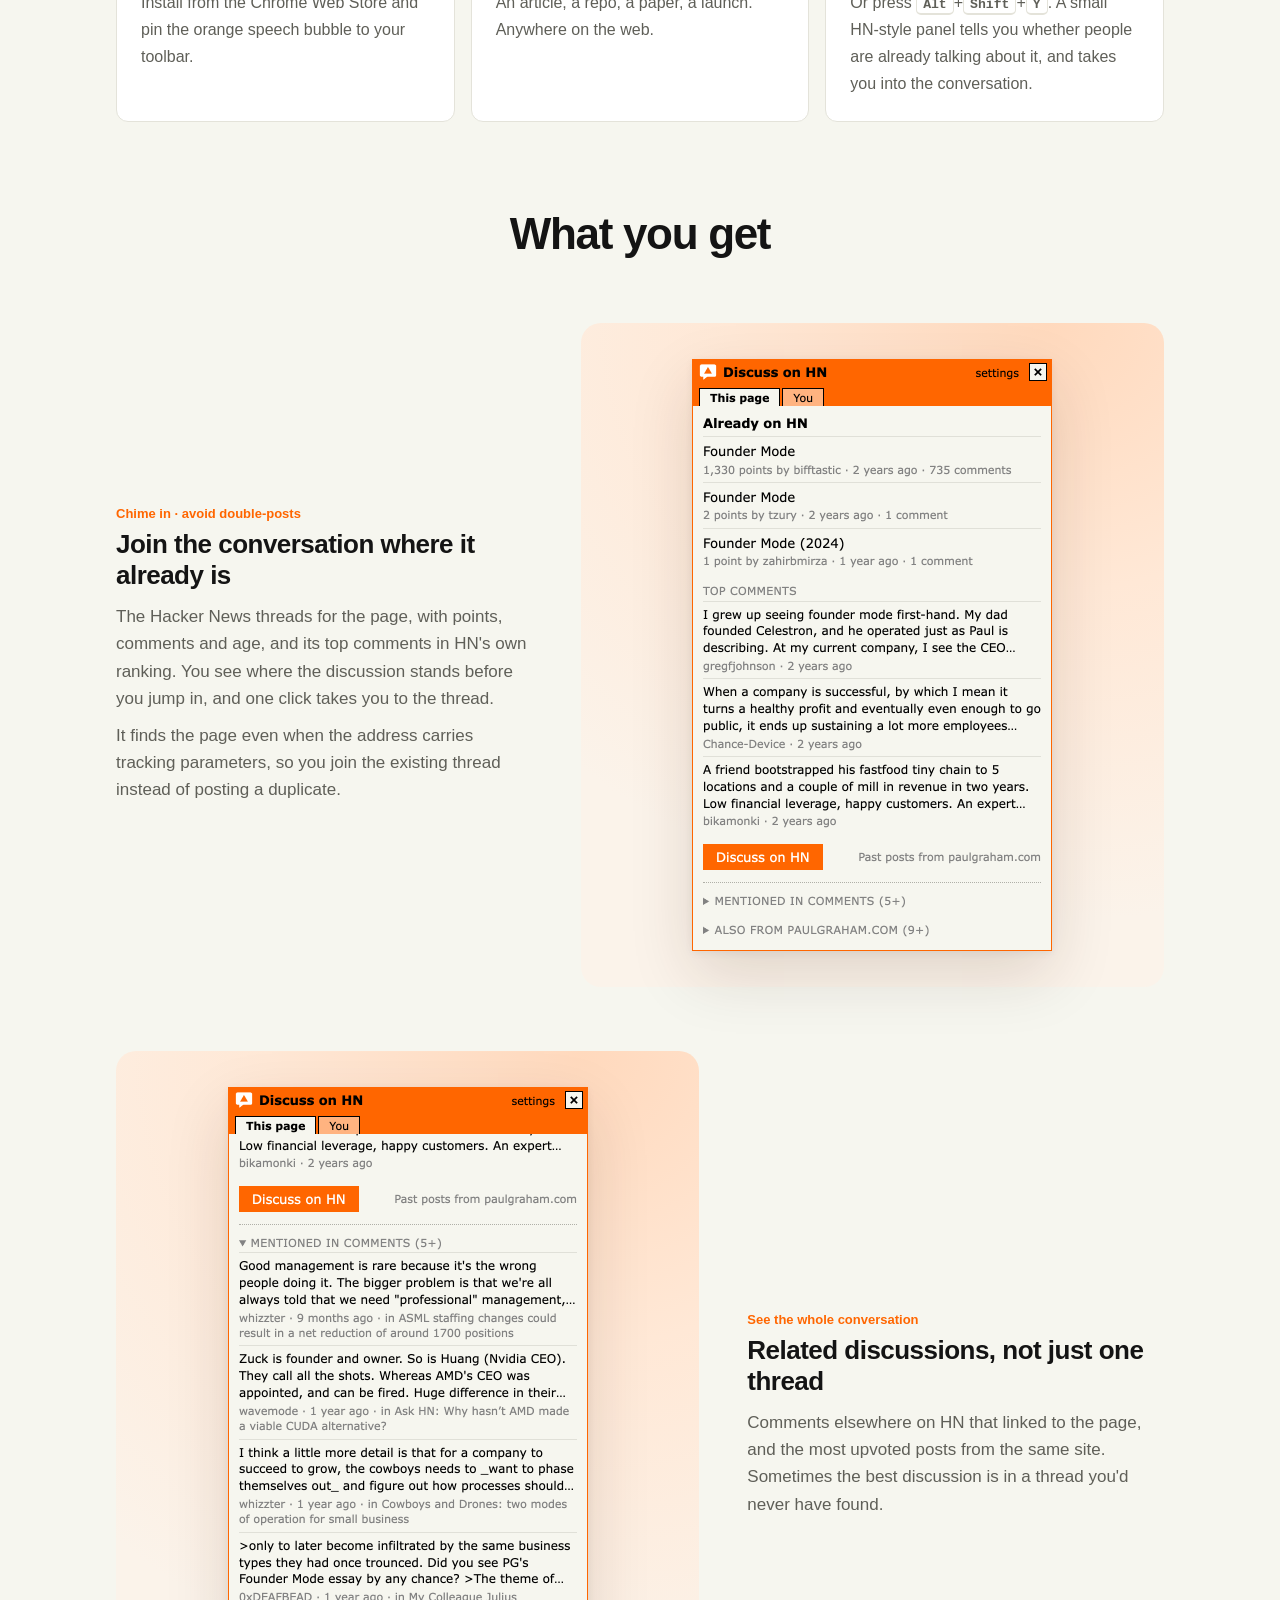
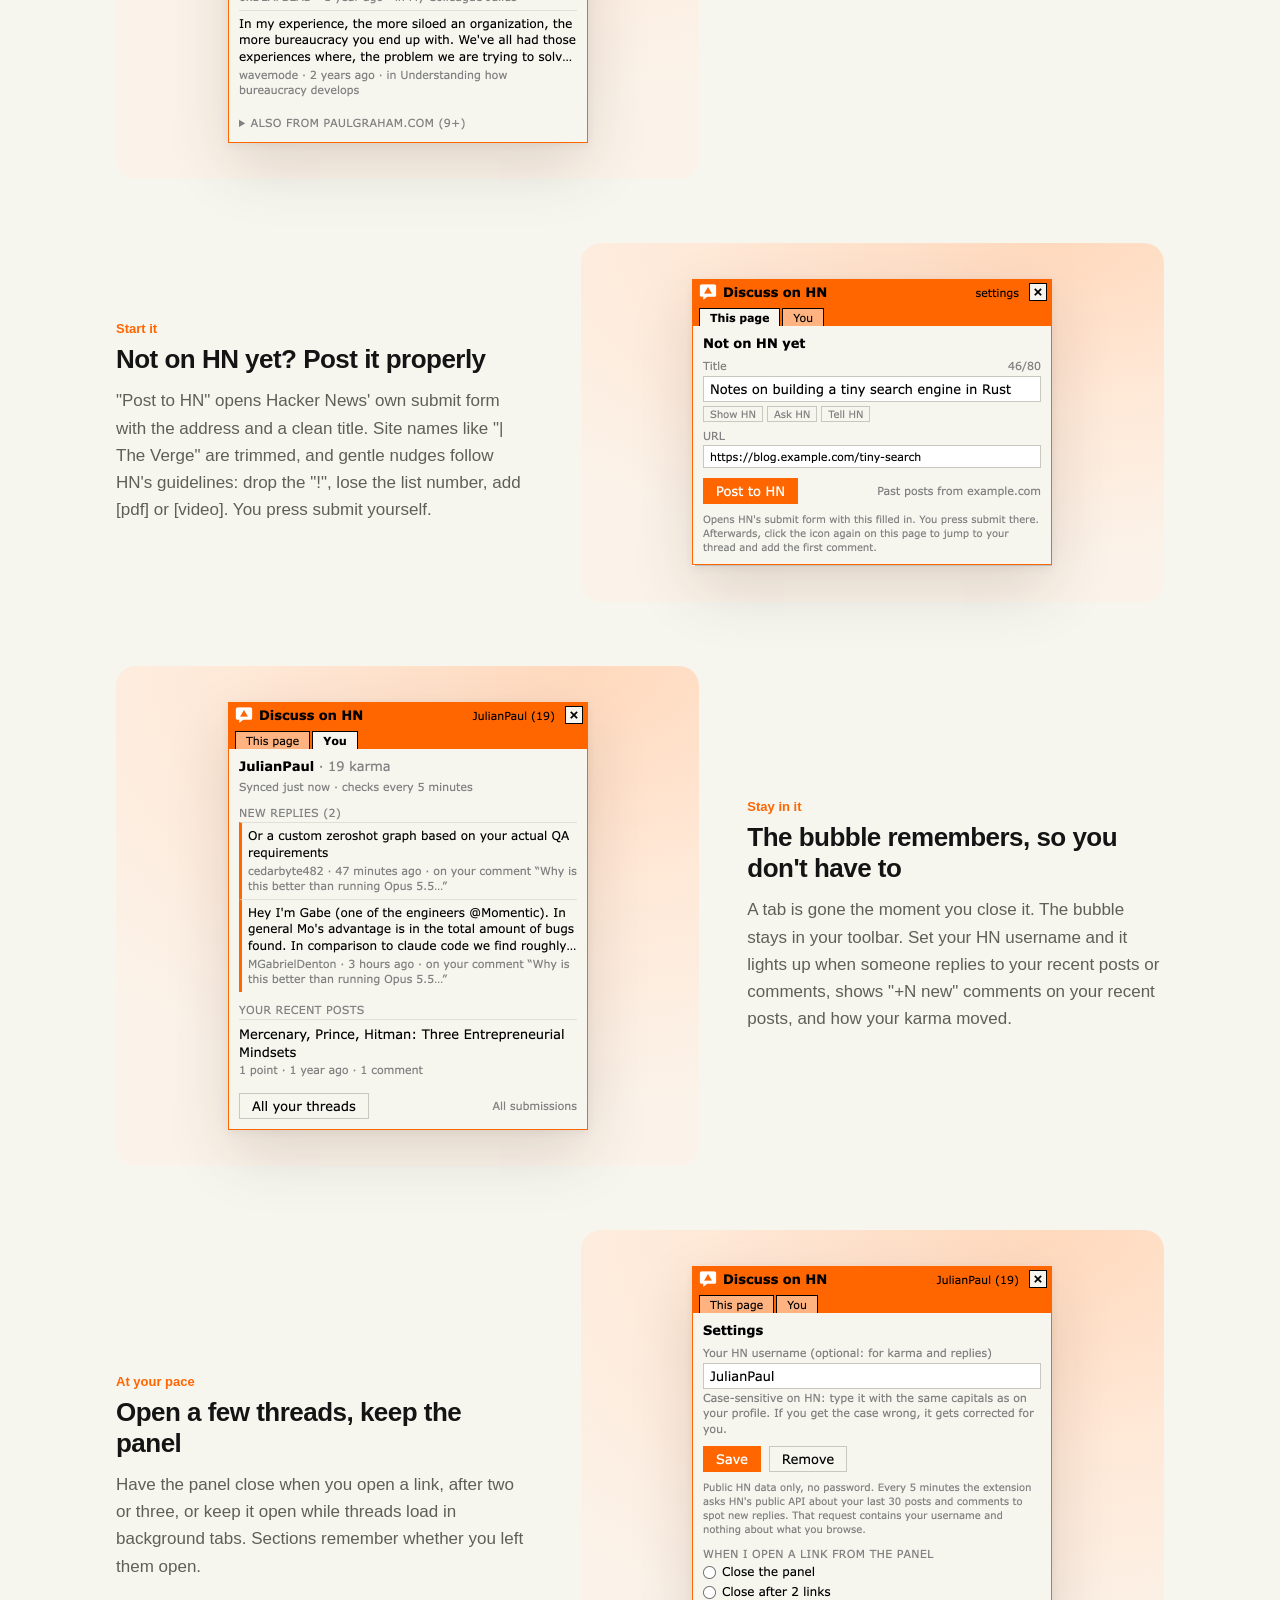
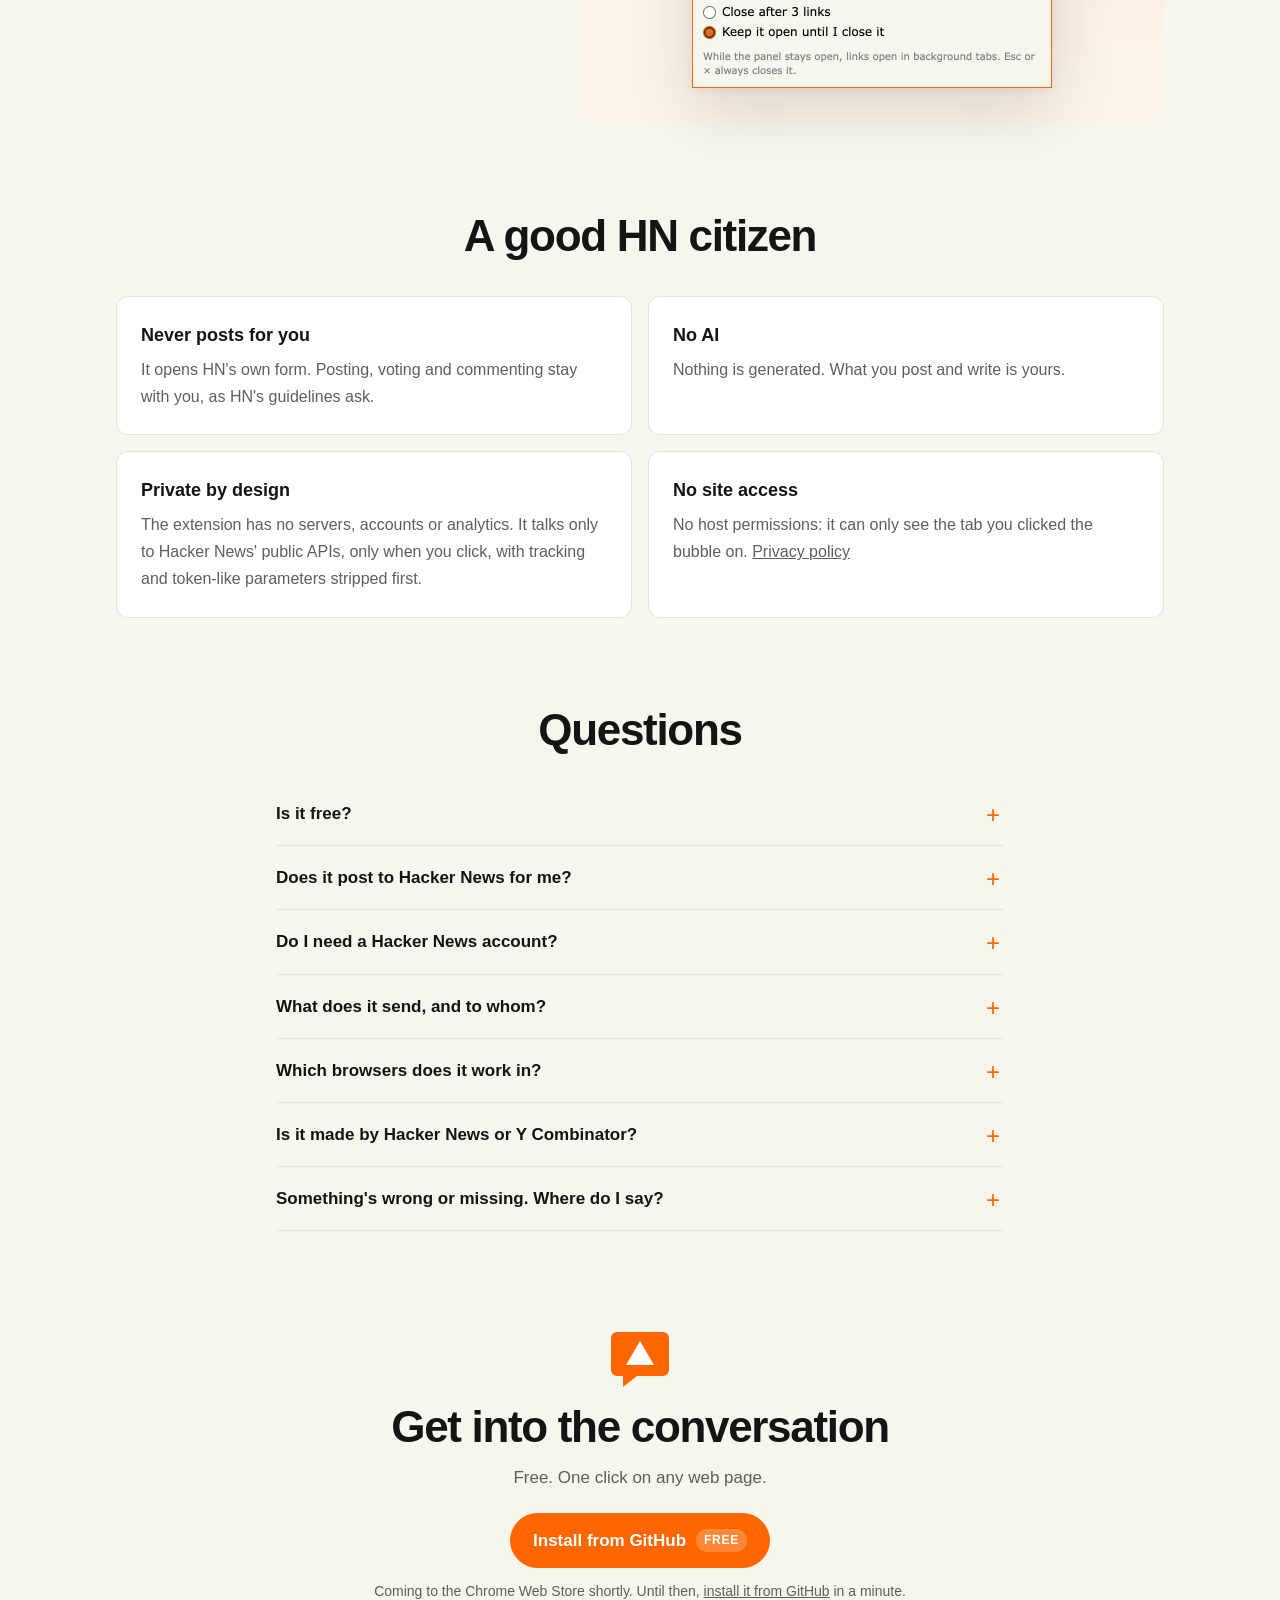
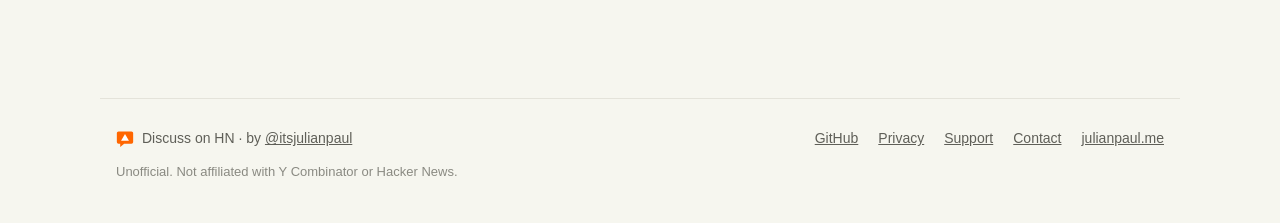
==== commit 995711cd: "Use Founder Mode as the reference page in the site, store screenshots and share image" ====
--- a/landing/index.html
+++ b/landing/index.html
@@ -72,12 +72,12 @@
     </div>
     <p class="note">The extension has no accounts, no tracking and no AI. Not affiliated with Y Combinator or Hacker News.</p>
     <figure class="frame hero-shot">
-      <div class="chrome" aria-hidden="true"><i></i><i></i><i></i><span>paulgraham.com/kids.html</span><img src="assets/icon.svg" width="18" height="18" alt=""></div>
-      <img src="assets/shot-posted.jpg" width="1600" height="971" alt="The Discuss on HN panel on Paul Graham's essay Having Kids: three Hacker News threads, the top comments and a Discuss on HN button">
+      <div class="chrome" aria-hidden="true"><i></i><i></i><i></i><span>paulgraham.com/foundermode.html</span><img src="assets/icon.svg" width="18" height="18" alt=""></div>
+      <img src="assets/shot-posted.jpg" width="1600" height="971" alt="The Discuss on HN panel on Paul Graham's essay Founder Mode: its Hacker News threads, the top comments and a Discuss on HN button">
     </figure>
     <!-- On phones a whole browser window shrinks to unreadable; show the panel itself -->
     <figure class="panel hero-panel">
-      <img src="assets/panel-posted.png" width="720" height="1184" alt="The Discuss on HN panel: three Hacker News threads for Paul Graham's essay Having Kids, the top comments and a Discuss on HN button">
+      <img src="assets/panel-posted.png" width="720" height="1184" alt="The Discuss on HN panel: Hacker News threads for Paul Graham's essay Founder Mode, the top comments and a Discuss on HN button">
     </figure>
   </section>
 
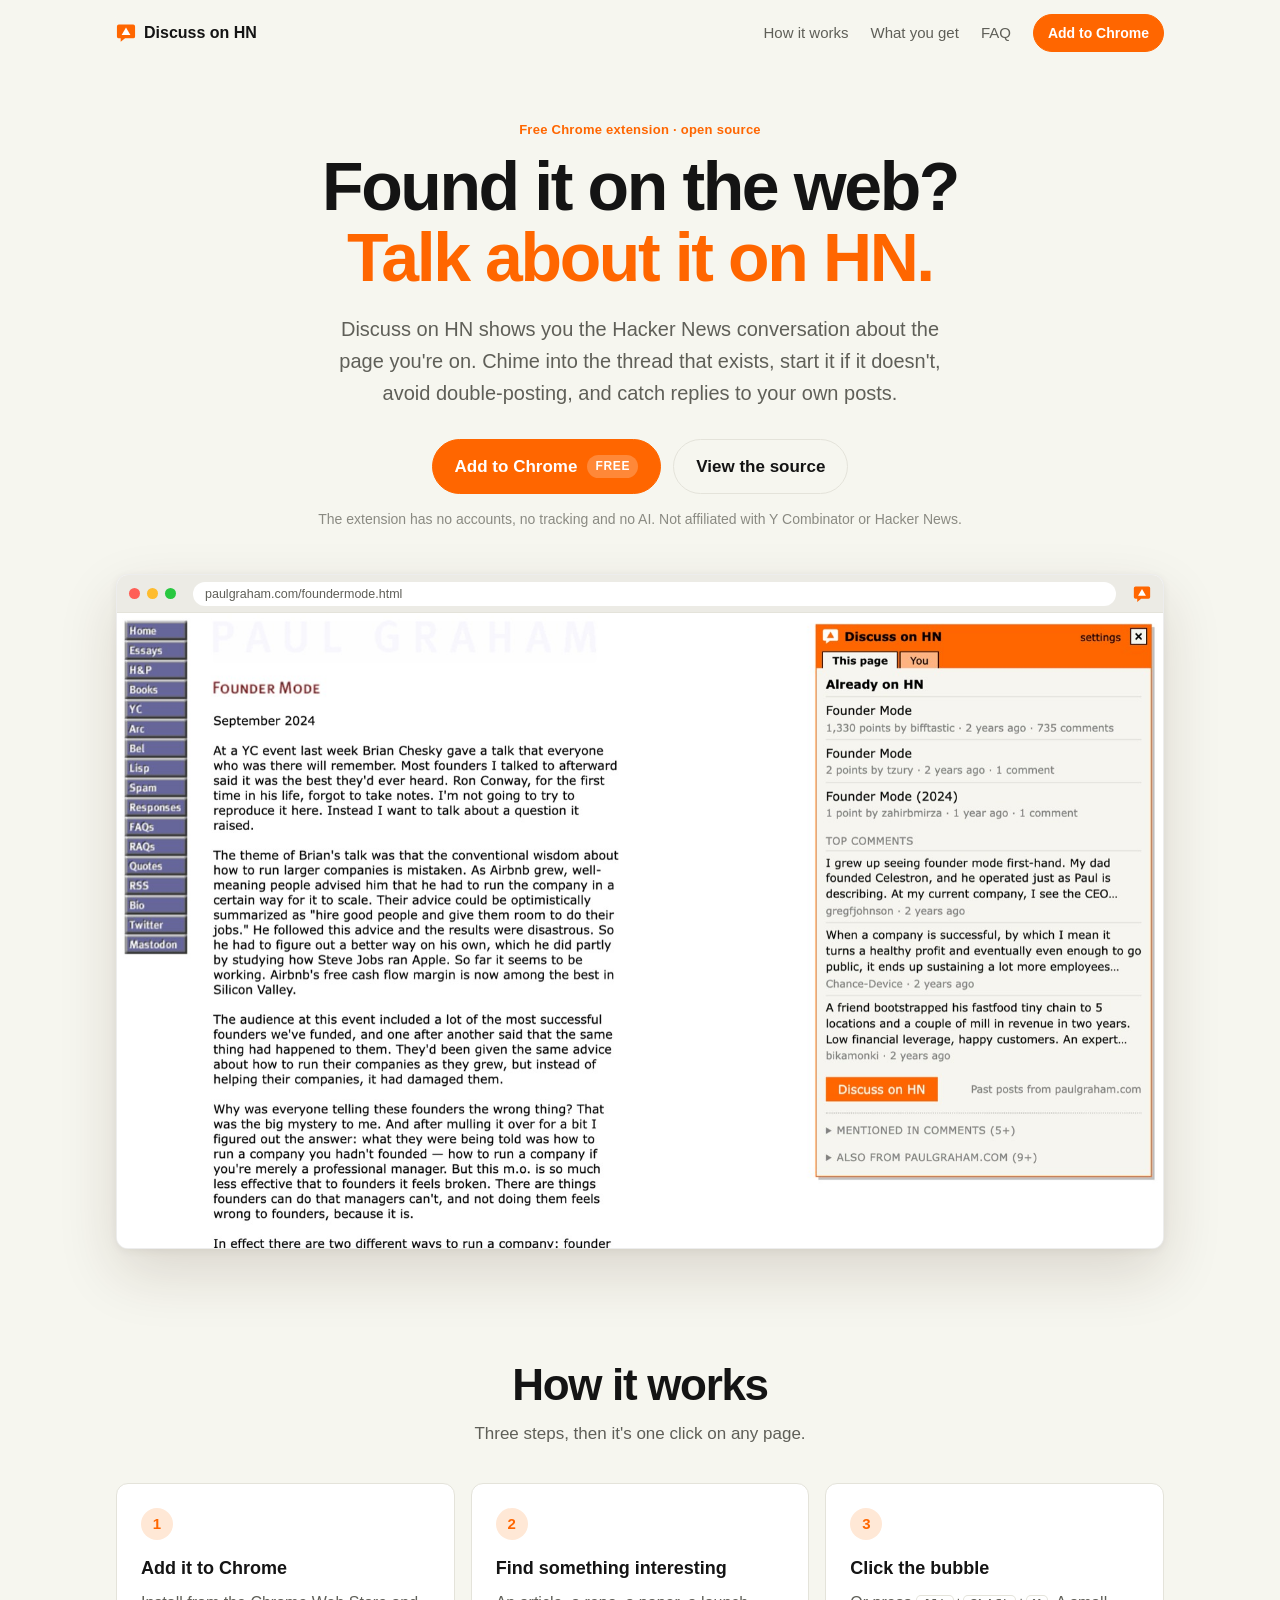
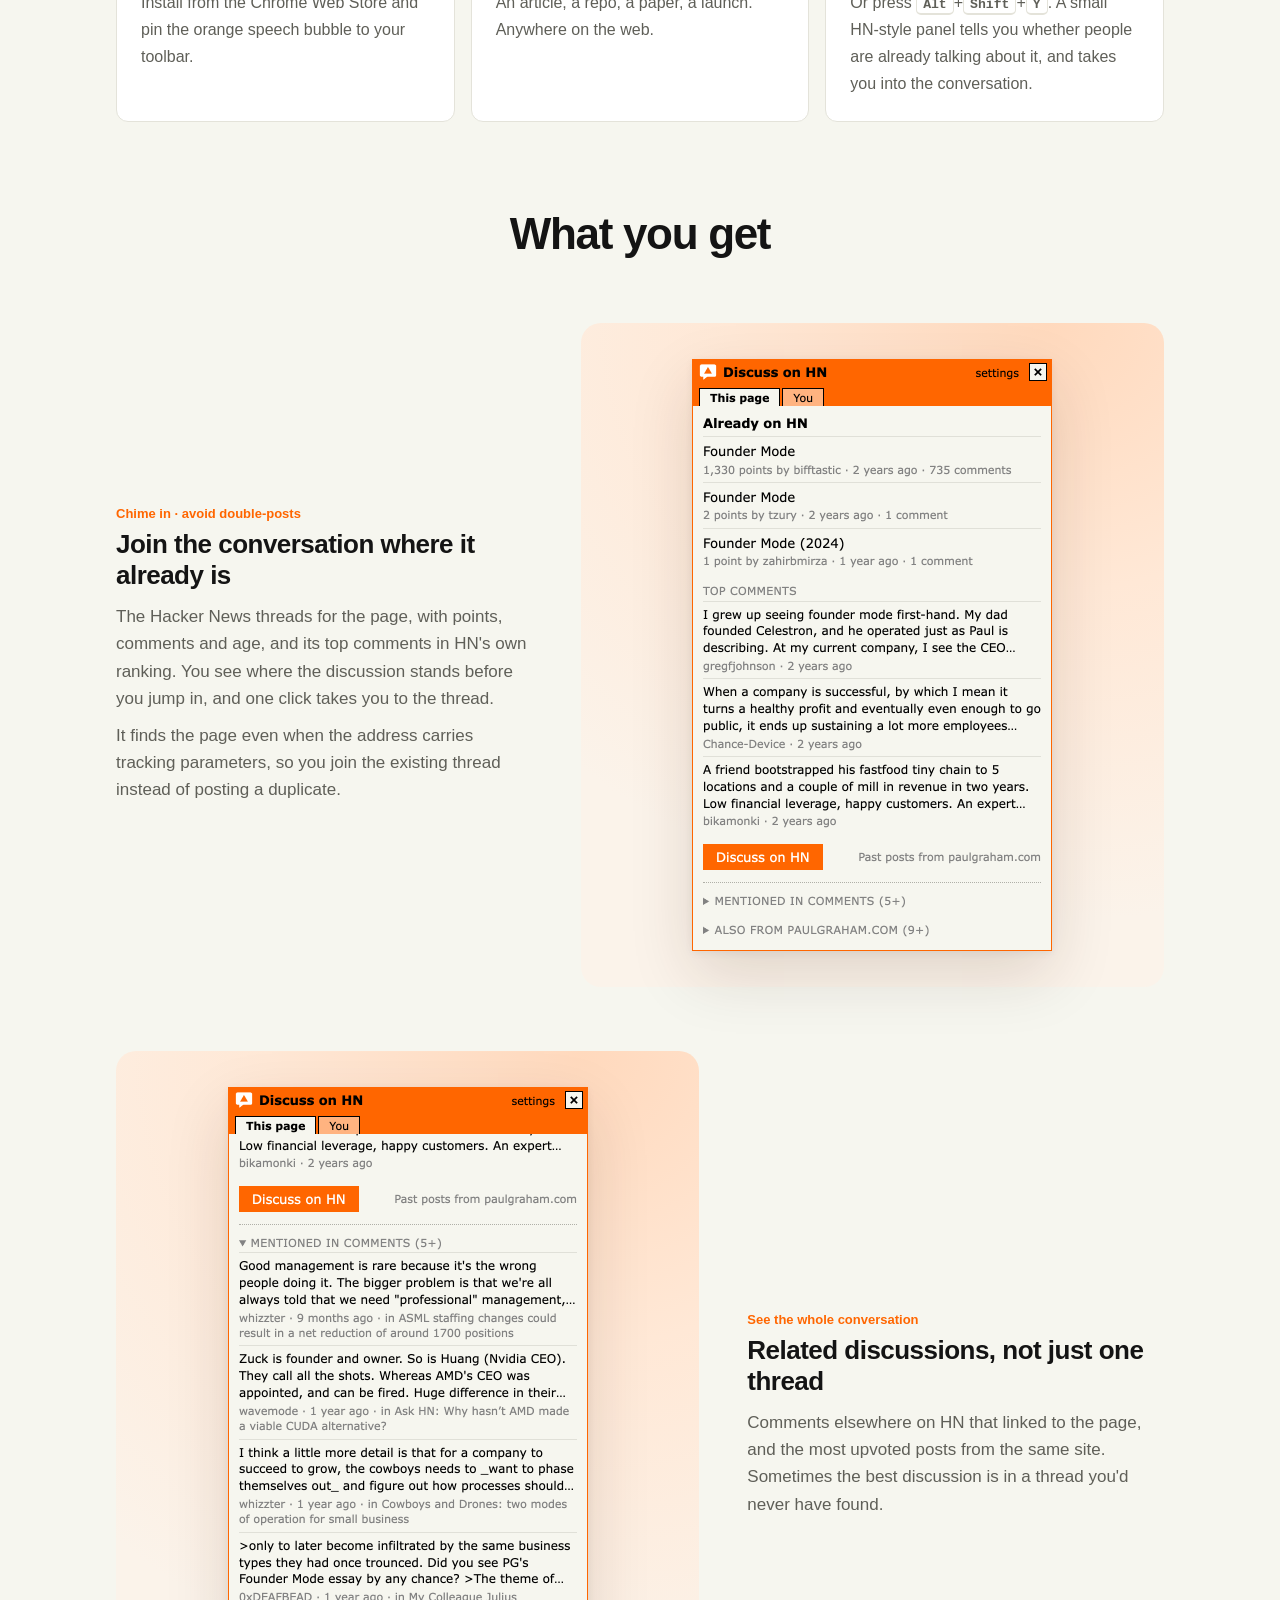
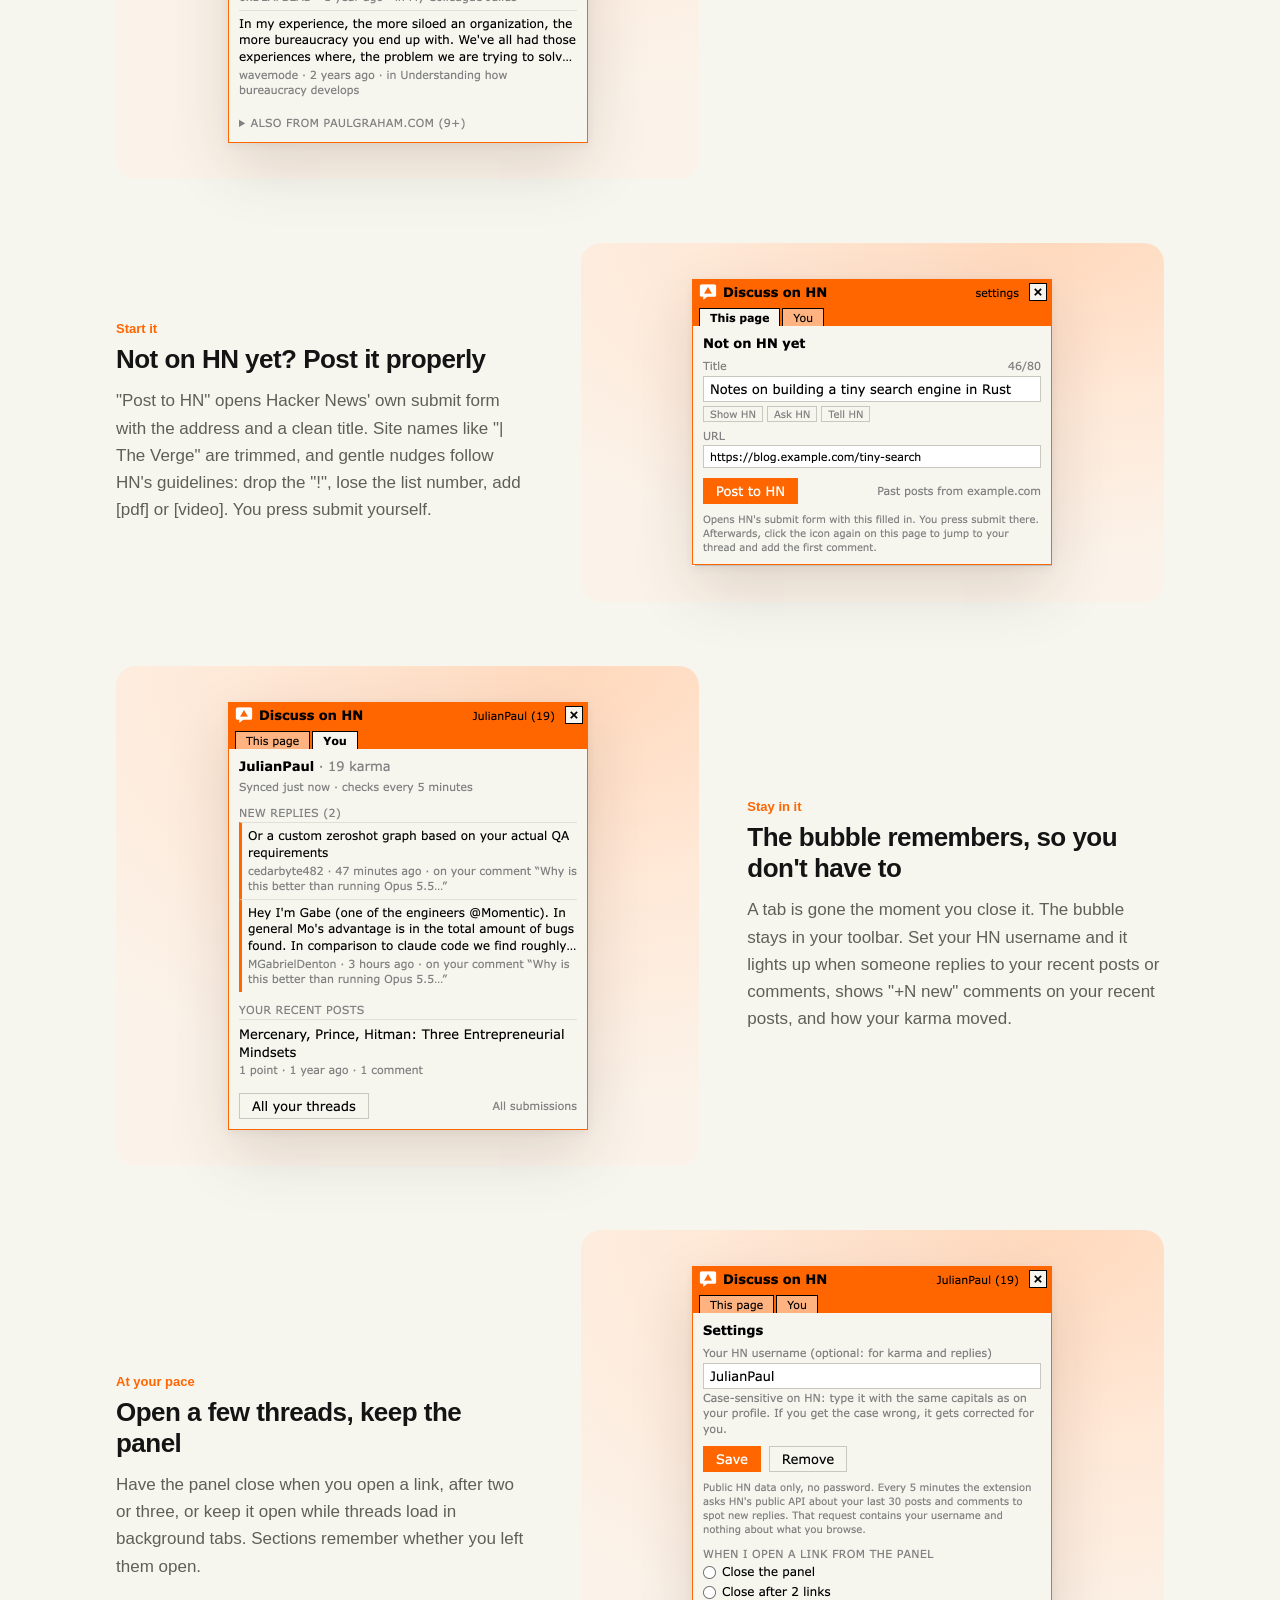
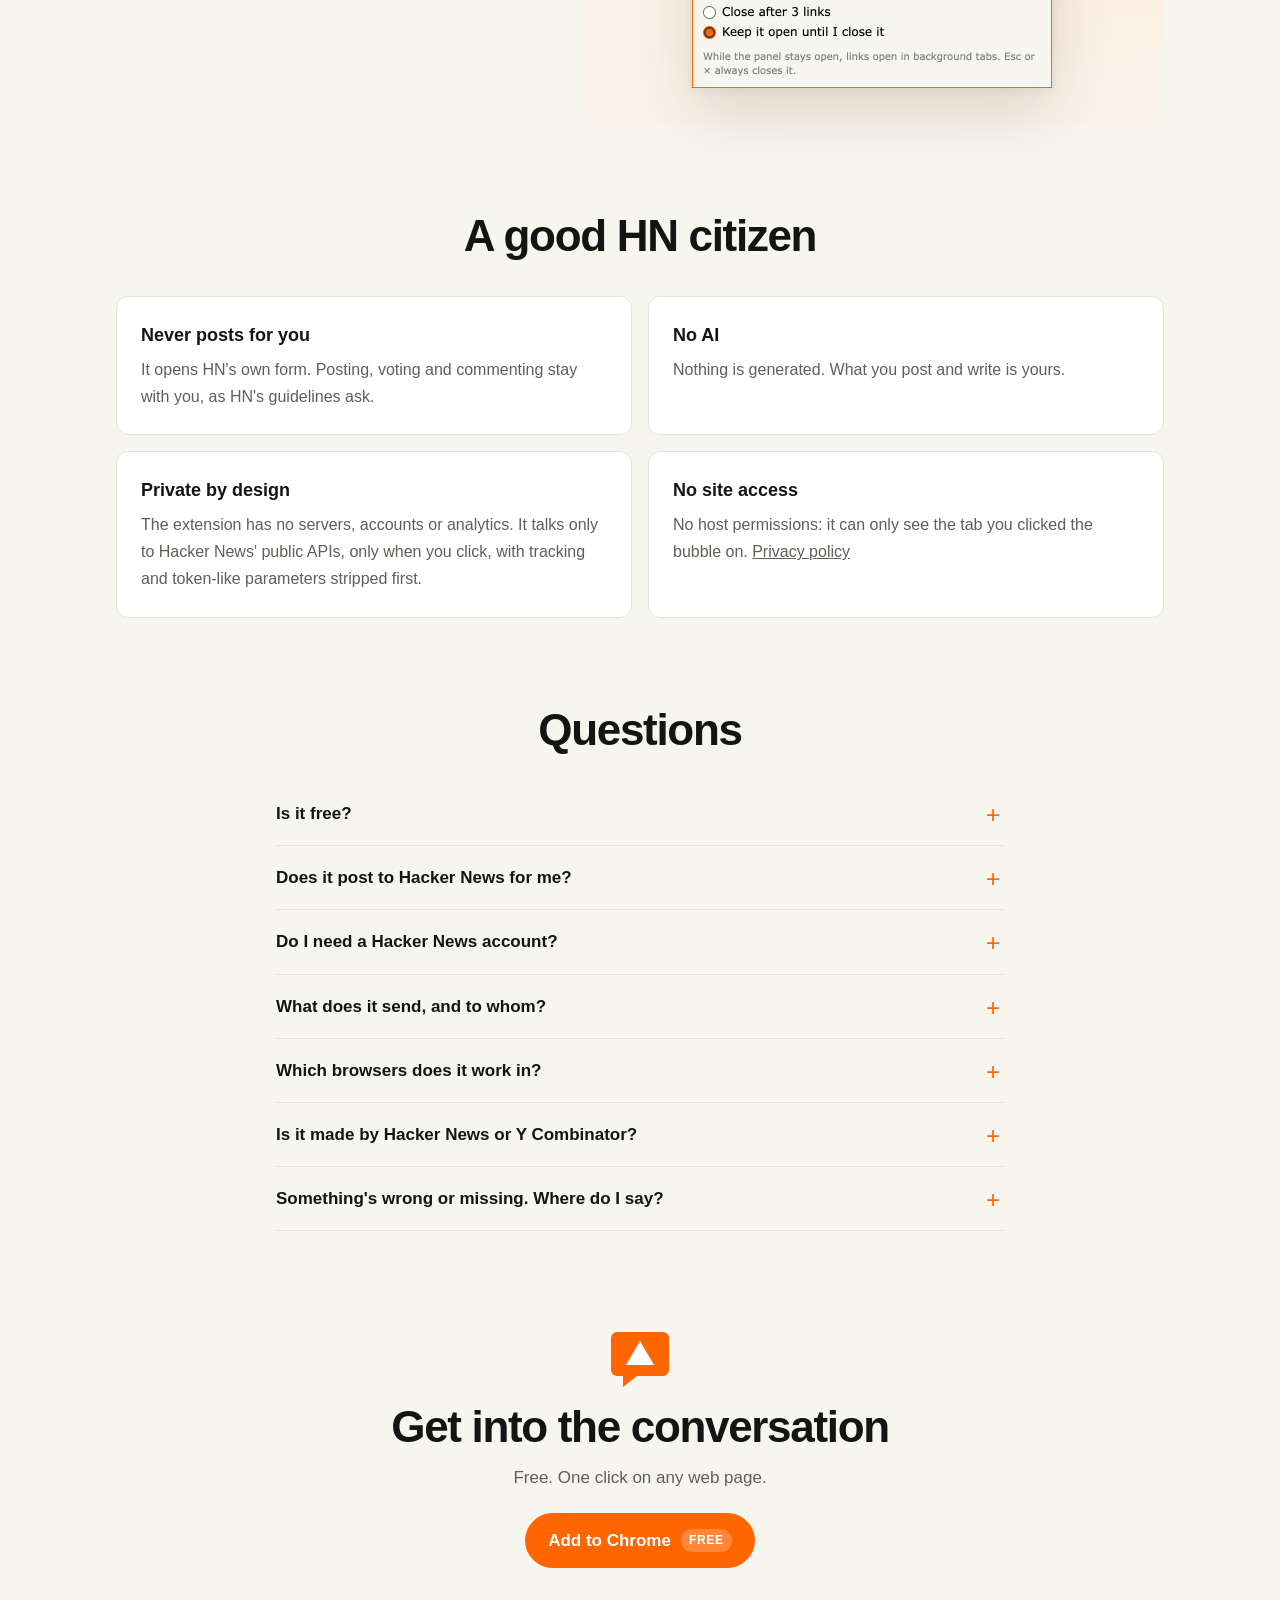
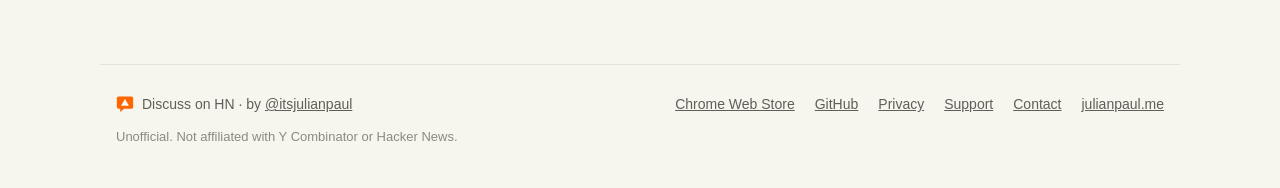
==== commit 75bdf932: "Site: link Add to Chrome to the live Chrome Web Store listing" ====
--- a/landing/index.html
+++ b/landing/index.html
@@ -36,9 +36,9 @@
     "operatingSystem": "Chrome",
     "description": "A Chrome extension that shows the Hacker News conversation about the page you're on: its threads, top comments and related discussions, a prefilled submit form when it hasn't been posted, and replies to your own posts.",
     "url": "https://discusshn.com/",
-    "installUrl": "https://chromewebstore.google.com/detail/fbidofcpfgnmlfgfgakookemmgihbhjn",
-    "downloadUrl": "https://chromewebstore.google.com/detail/fbidofcpfgnmlfgfgakookemmgihbhjn",
-    "sameAs": ["https://github.com/thejulez/discuss-on-hn", "https://chromewebstore.google.com/detail/fbidofcpfgnmlfgfgakookemmgihbhjn"],
+    "installUrl": "https://chromewebstore.google.com/detail/discuss-on-hn/fbidofcpfgnmlfgfgakookemmgihbhjn",
+    "downloadUrl": "https://chromewebstore.google.com/detail/discuss-on-hn/fbidofcpfgnmlfgfgakookemmgihbhjn",
+    "sameAs": ["https://github.com/thejulez/discuss-on-hn", "https://chromewebstore.google.com/detail/discuss-on-hn/fbidofcpfgnmlfgfgakookemmgihbhjn"],
     "offers": { "@type": "Offer", "price": "0", "priceCurrency": "USD" },
     "author": { "@type": "Person", "name": "Julian Paul", "url": "https://julianpaul.me", "email": "julian@discusshn.com", "sameAs": ["https://x.com/itsjulianpaul", "https://github.com/thejulez"] }
   }
